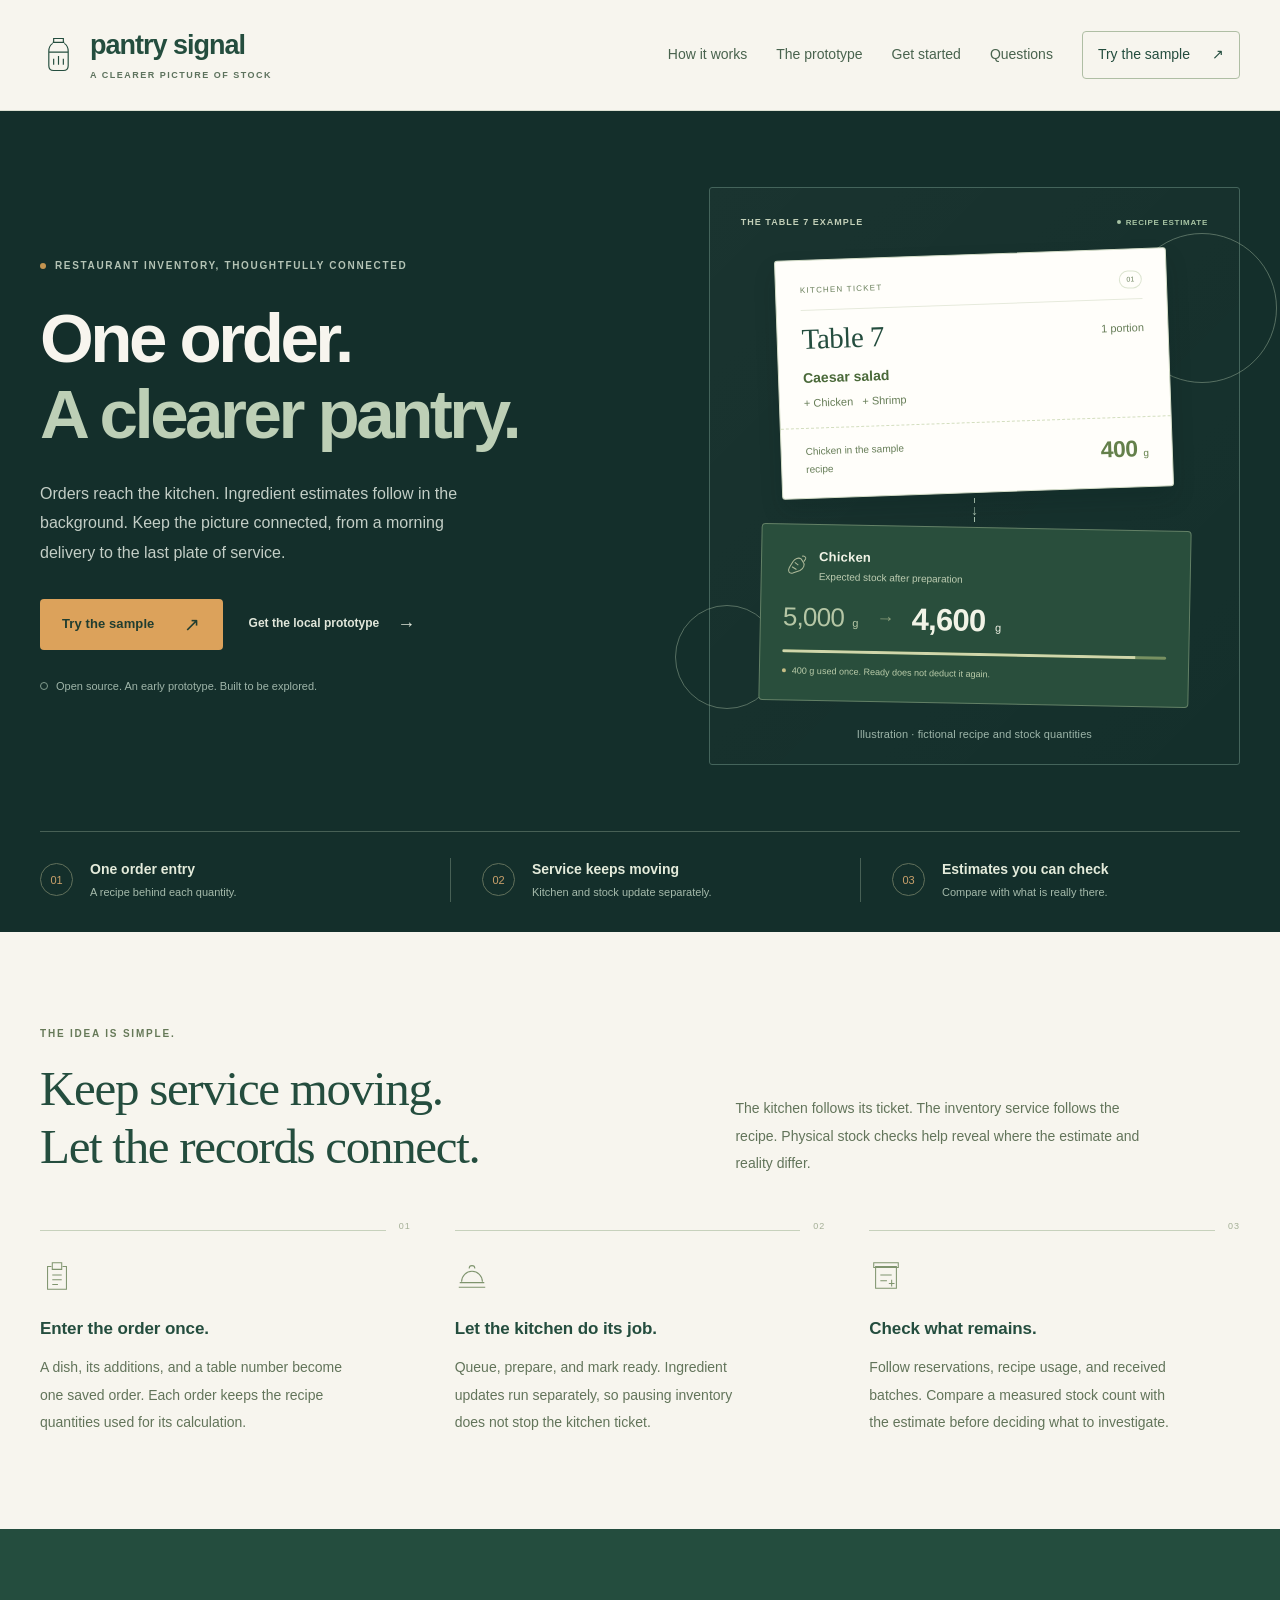
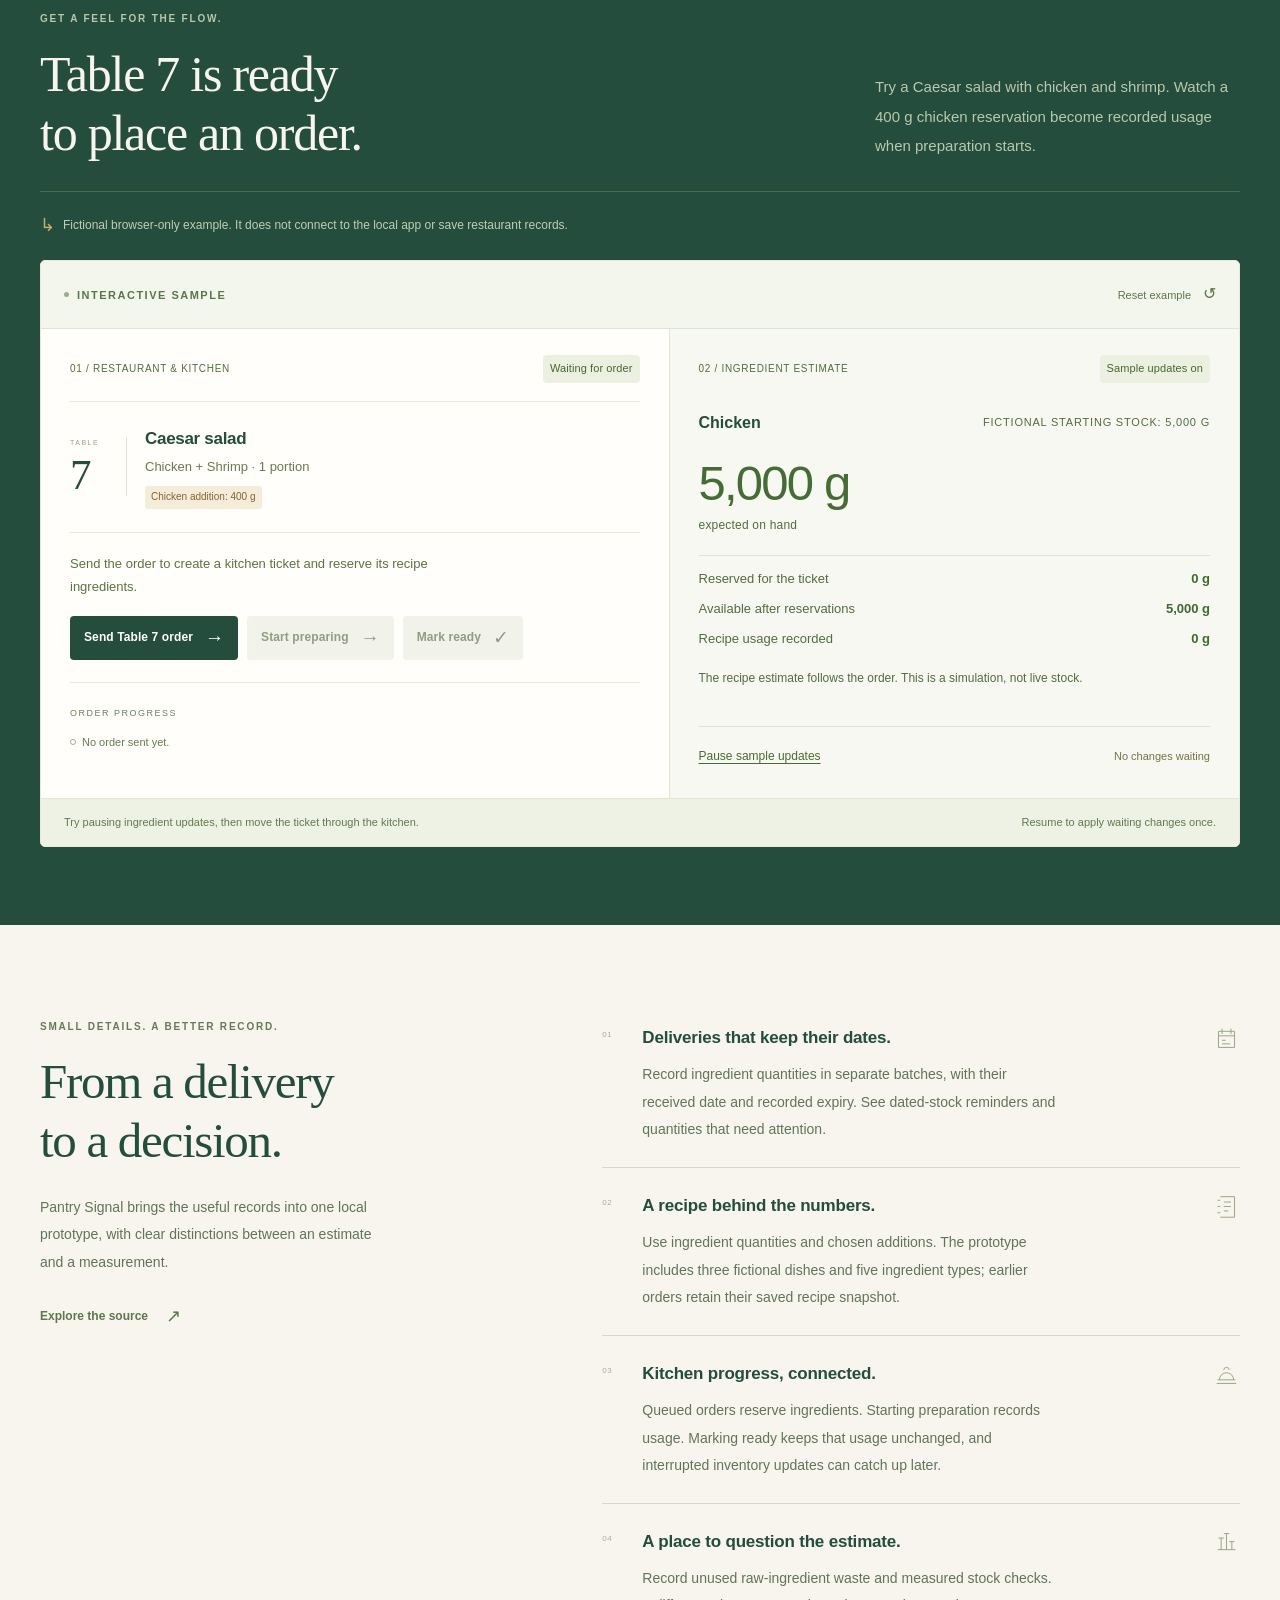
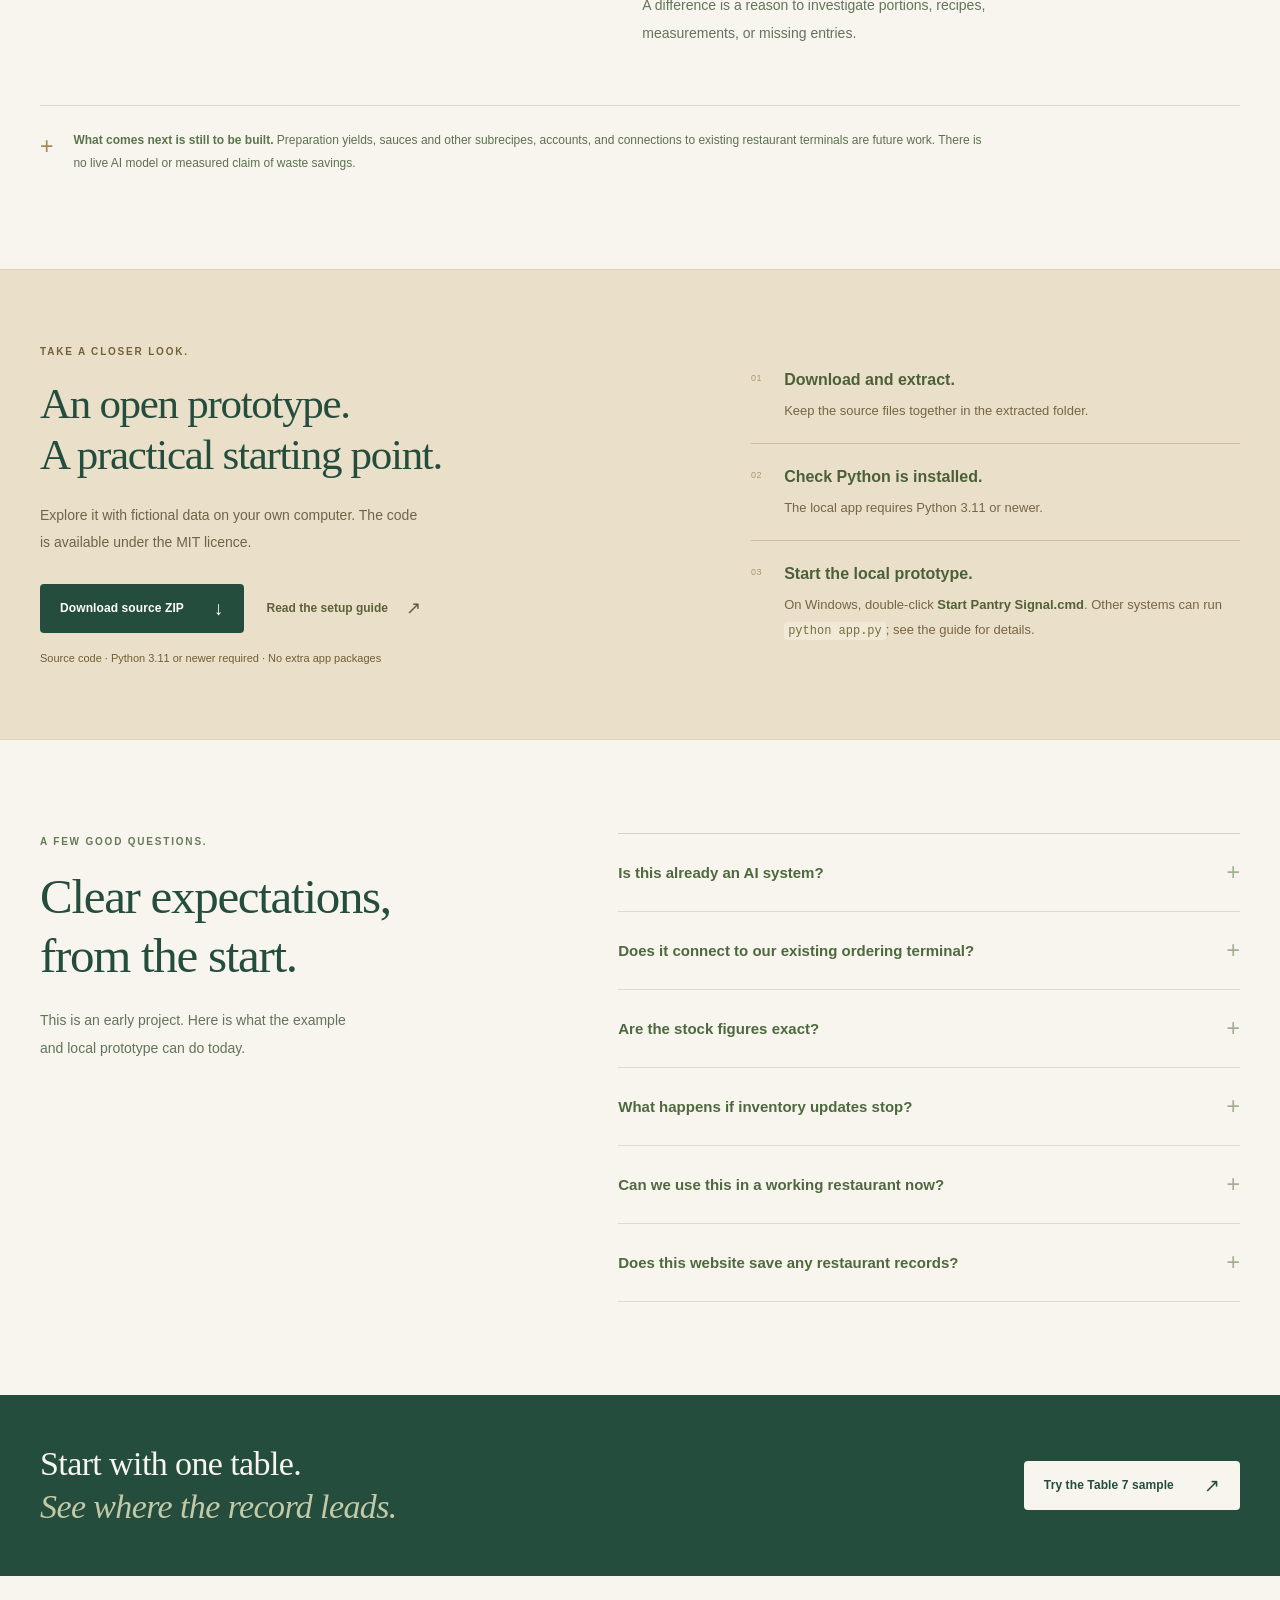
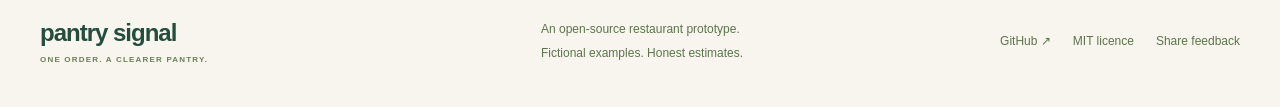
==== docs/index.html @ 061ac33f "Add public product website and interactive sample" ====
<!doctype html>
<html lang="en">
<head>
  <meta charset="utf-8">
  <meta name="viewport" content="width=device-width, initial-scale=1">
  <meta name="theme-color" content="#244d3e">
  <meta name="description" content="Meet Pantry Signal, an open-source restaurant inventory prototype. Explore a fictional order-to-kitchen example, recipe-based stock estimates, and the local Python app.">
  <title>Pantry Signal — One order. A clearer pantry.</title>
  <link rel="stylesheet" href="./site.css">
  <script src="./site.js" defer></script>
</head>
<body>
  <a class="skip-link" href="#main">Skip to content</a>
  <header class="site-header">
    <div class="shell header-inner">
      <a class="wordmark" href="#home" aria-label="Pantry Signal home"><span class="brand-mark" aria-hidden="true"><svg viewBox="0 0 32 37"><path d="M10 6h12M11 2h10v4H11zM10 7c-3 2-4 5-4 8v15c0 3 2 5 5 5h10c3 0 5-2 5-5V15c0-3-1-6-4-8M6 16h20M11 23v6m5-9v9m5-6v6"/></svg></span><span>pantry signal<span class="wordmark-caption">A CLEARER PICTURE OF STOCK</span></span></a>
      <button class="menu-toggle" id="menu-toggle" type="button" aria-expanded="false" aria-controls="site-navigation"><span>Menu</span><span class="menu-lines" aria-hidden="true"></span></button>
      <nav class="site-nav" id="site-navigation" aria-label="Main navigation"><a href="#how-it-works">How it works</a><a href="#product">The prototype</a><a href="#get-started">Get started</a><a href="#faq">Questions</a><a class="nav-cta" href="#sample">Try the sample <span aria-hidden="true">↗</span></a></nav>
    </div>
  </header>

  <main id="main">
    <div class="hero-wrap">
    <section class="hero shell" id="home" aria-labelledby="hero-heading">
      <div class="hero-copy"><p class="eyebrow"><span></span> RESTAURANT INVENTORY, THOUGHTFULLY CONNECTED</p><h1 id="hero-heading">One order.<span>A clearer pantry.</span></h1><p class="hero-intro">Orders reach the kitchen. Ingredient estimates follow in the background. Keep the picture connected, from a morning delivery to the last plate of service.</p><div class="hero-actions"><a class="button button-dark" href="#sample">Try the sample <span aria-hidden="true">↗</span></a><a class="text-link" href="#get-started">Get the local prototype <span aria-hidden="true">→</span></a></div><p class="hero-footnote"><span class="small-ring" aria-hidden="true"></span> Open source. An early prototype. Built to be explored.</p></div>
      <figure class="hero-visual" aria-label="Illustration of a Table 7 order and a recipe-based chicken stock estimate">
        <div class="visual-topline"><span>THE TABLE 7 EXAMPLE</span><span class="visual-status"><i></i> RECIPE ESTIMATE</span></div>
        <div class="illustrated-ticket"><div class="ticket-label"><span>KITCHEN TICKET</span><span>01</span></div><div class="ticket-heading"><strong>Table 7</strong><span>1 portion</span></div><h2>Caesar salad</h2><p>+ Chicken &nbsp; + Shrimp</p><div class="ticket-perforation"></div><div class="ticket-recipe"><span>Chicken in the sample recipe</span><strong>400 <small>g</small></strong></div></div>
        <div class="connection-stem" aria-hidden="true"><span></span><i>↓</i><span></span></div>
        <div class="illustrated-stock"><div class="stock-illustration-head"><span class="ingredient-mark" aria-hidden="true"><svg viewBox="0 0 28 28"><path d="M19 4c2-1 5 1 4 3l-2 3M18 7c-3-2-7 0-9 3l-4 7c-2 4 0 7 4 6l8-3c4-2 6-7 3-10l-2-3zM8 16l5 3m-2-8 4 3"/></svg></span><div><h3>Chicken</h3><p>Expected stock after preparation</p></div></div><div class="stock-equation"><span>5,000 <small>g</small></span><i aria-hidden="true">→</i><strong>4,600 <small>g</small></strong></div><div class="stock-track" aria-hidden="true"><span></span></div><p class="stock-illustration-note"><span></span> 400 g used once. Ready does not deduct it again.</p></div>
        <figcaption>Illustration · fictional recipe and stock quantities</figcaption>
        <span class="visual-corner visual-corner-one" aria-hidden="true"></span><span class="visual-corner visual-corner-two" aria-hidden="true"></span>
      </figure>
    </section>

    <div class="hero-benefits shell"><div><span class="benefit-symbol" aria-hidden="true">01</span><p><strong>One order entry</strong><span>A recipe behind each quantity.</span></p></div><div><span class="benefit-symbol" aria-hidden="true">02</span><p><strong>Service keeps moving</strong><span>Kitchen and stock update separately.</span></p></div><div><span class="benefit-symbol" aria-hidden="true">03</span><p><strong>Estimates you can check</strong><span>Compare with what is really there.</span></p></div></div>
    </div>

    <section class="section shell how-section" id="how-it-works" aria-labelledby="how-heading">
      <div class="section-intro"><p class="eyebrow">THE IDEA IS SIMPLE.</p><h2 id="how-heading">Keep service moving.<br>Let the records connect.</h2><p>The kitchen follows its ticket. The inventory service follows the recipe. Physical stock checks help reveal where the estimate and reality differ.</p></div>
      <div class="steps"><article class="step"><span class="step-number">01</span><div class="step-symbol" aria-hidden="true"><svg viewBox="0 0 36 36"><path d="M12 8H8v24h20V8h-4M13 4h10v7H13zM13 17h10M13 22h10M13 27h6"/></svg></div><h3>Enter the order once.</h3><p>A dish, its additions, and a table number become one saved order. Each order keeps the recipe quantities used for its calculation.</p></article><article class="step"><span class="step-number">02</span><div class="step-symbol" aria-hidden="true"><svg viewBox="0 0 36 36"><path d="M5 25h26M7 24a11 11 0 0 1 22 0M15 10a3 3 0 0 1 6 0M4 30h28"/></svg></div><h3>Let the kitchen do its job.</h3><p>Queue, prepare, and mark ready. Ingredient updates run separately, so pausing inventory does not stop the kitchen ticket.</p></article><article class="step"><span class="step-number">03</span><div class="step-symbol" aria-hidden="true"><svg viewBox="0 0 36 36"><path d="M7 8h22v23H7zM5 4h26v5H5zM12 17h12M12 23h7M24 22v7m-3-3h6"/></svg></div><h3>Check what remains.</h3><p>Follow reservations, recipe usage, and received batches. Compare a measured stock count with the estimate before deciding what to investigate.</p></article></div>
    </section>

    <section class="sample-section" id="sample" aria-labelledby="sample-heading">
      <div class="shell"><div class="sample-intro"><div><p class="eyebrow eyebrow-light">GET A FEEL FOR THE FLOW.</p><h2 id="sample-heading">Table 7 is ready<br>to place an order.</h2></div><p>Try a Caesar salad with chicken and shrimp. Watch a 400 g chicken reservation become recorded usage when preparation starts.</p></div>
        <div class="sample-disclaimer"><span aria-hidden="true">↳</span> Fictional browser-only example. It does not connect to the local app or save restaurant records.</div>
        <div class="demo" id="demo-root">
          <div class="demo-toolbar"><div class="demo-label"><span class="demo-dot"></span> INTERACTIVE SAMPLE</div><button class="demo-reset" id="demo-reset" type="button">Reset example <span aria-hidden="true">↺</span></button></div>
          <div class="demo-workspace">
            <div class="demo-kitchen"><div class="demo-column-heading"><span>01 / RESTAURANT &amp; KITCHEN</span><span class="demo-phase" id="demo-status">Waiting for order</span></div><div class="demo-order"><div class="demo-table"><span>TABLE</span><strong>7</strong></div><div><h3>Caesar salad</h3><p>Chicken + Shrimp · 1 portion</p><span class="demo-recipe-chip">Chicken addition: 400 g</span></div></div><p class="demo-step-note" id="demo-step-note" aria-live="polite">Send the order to create a kitchen ticket and reserve its recipe ingredients.</p><div class="demo-order-actions"><button class="button button-dark" id="demo-place" type="button">Send Table 7 order <span aria-hidden="true">→</span></button><button class="button button-dark" id="demo-prepare" type="button" disabled>Start preparing <span aria-hidden="true">→</span></button><button class="button button-dark" id="demo-ready" type="button" disabled>Mark ready <span aria-hidden="true">✓</span></button><button class="demo-cancel" id="demo-cancel" type="button" disabled>Cancel queued order</button></div><div class="demo-event-log"><span>ORDER PROGRESS</span><ol id="demo-event-list"><li>No order sent yet.</li></ol></div></div>
            <div class="demo-inventory"><div class="demo-column-heading"><span>02 / INGREDIENT ESTIMATE</span><span class="demo-sync-status" id="demo-sync-status">Sample updates on</span></div><div class="demo-stock-heading"><h3>Chicken</h3><span>FICTIONAL STARTING STOCK: 5,000 G</span></div><div class="demo-stock-main"><strong id="demo-on-hand">5,000 g</strong><span>expected on hand</span></div><div class="demo-stock-breakdown"><div><span>Reserved for the ticket</span><strong id="demo-reserved">0 g</strong></div><div><span>Available after reservations</span><strong id="demo-available">5,000 g</strong></div><div><span>Recipe usage recorded</span><strong id="demo-used">0 g</strong></div></div><p class="demo-sync-note" id="demo-sync-note" role="status">The recipe estimate follows the order. This is a simulation, not live stock.</p><div class="demo-sync-actions"><button class="demo-sync-button" id="demo-sync" type="button" aria-pressed="false">Pause sample updates</button><span id="demo-pending">No changes waiting</span></div></div>
          </div>
          <div class="demo-footnote"><span>Try pausing ingredient updates, then move the ticket through the kitchen.</span><span>Resume to apply waiting changes once.</span></div>
        </div>
        <noscript><p class="sample-noscript">Enable JavaScript to try the fictional example. The prototype guide and source links below remain available.</p></noscript>
      </div>
    </section>

    <section class="section shell product-section" id="product" aria-labelledby="product-heading">
      <div class="product-intro"><p class="eyebrow">SMALL DETAILS. A BETTER RECORD.</p><h2 id="product-heading">From a delivery<br>to a decision.</h2><p>Pantry Signal brings the useful records into one local prototype, with clear distinctions between an estimate and a measurement.</p><a class="text-link" href="https://github.com/fortikday/pantry-signal" target="_blank" rel="noopener noreferrer">Explore the source <span aria-hidden="true">↗</span></a></div>
      <div class="feature-list"><article><span class="feature-index">01</span><div><h3>Deliveries that keep their dates.</h3><p>Record ingredient quantities in separate batches, with their received date and recorded expiry. See dated-stock reminders and quantities that need attention.</p></div><svg viewBox="0 0 28 28" aria-hidden="true"><path d="M5 6h18v18H5zM5 11h18M9 3v6m10-6v6M9 16h4m-4 4h9"/></svg></article><article><span class="feature-index">02</span><div><h3>A recipe behind the numbers.</h3><p>Use ingredient quantities and chosen additions. The prototype includes three fictional dishes and five ingredient types; earlier orders retain their saved recipe snapshot.</p></div><svg viewBox="0 0 28 28" aria-hidden="true"><path d="M7 3h16v23H7M7 7H4m3 7H4m3 7H4M11 9h8m-8 5h8m-8 5h5"/></svg></article><article><span class="feature-index">03</span><div><h3>Kitchen progress, connected.</h3><p>Queued orders reserve ingredients. Starting preparation records usage. Marking ready keeps that usage unchanged, and interrupted inventory updates can catch up later.</p></div><svg viewBox="0 0 28 28" aria-hidden="true"><path d="M4 20h20M6 20a8 8 0 0 1 16 0M11 9a3 3 0 0 1 6 0M3 24h22"/></svg></article><article><span class="feature-index">04</span><div><h3>A place to question the estimate.</h3><p>Record unused raw-ingredient waste and measured stock checks. A difference is a reason to investigate portions, recipes, measurements, or missing entries.</p></div><svg viewBox="0 0 28 28" aria-hidden="true"><path d="M4 22h20M8 22V9m6 13V4m6 18V13M5 9h6m0-5h6m0 9h6"/></svg></article></div>
      <div class="product-scope"><span class="scope-mark" aria-hidden="true">+</span><p><strong>What comes next is still to be built.</strong> Preparation yields, sauces and other subrecipes, accounts, and connections to existing restaurant terminals are future work. There is no live AI model or measured claim of waste savings.</p></div>
    </section>

    <section class="get-started-section" id="get-started" aria-labelledby="get-started-heading"><div class="shell get-started-inner"><div><p class="eyebrow">TAKE A CLOSER LOOK.</p><h2 id="get-started-heading">An open prototype.<br>A practical starting point.</h2><p>Explore it with fictional data on your own computer. The code is available under the MIT licence.</p><div class="start-actions"><a class="button button-dark" href="https://github.com/fortikday/pantry-signal/archive/refs/heads/main.zip">Download source ZIP <span aria-hidden="true">↓</span></a><a class="text-link" href="https://github.com/fortikday/pantry-signal#readme" target="_blank" rel="noopener noreferrer">Read the setup guide <span aria-hidden="true">↗</span></a></div><p class="download-note">Source code · Python 3.11 or newer required · No extra app packages</p></div><ol class="start-steps"><li><span>01</span><div><h3>Download and extract.</h3><p>Keep the source files together in the extracted folder.</p></div></li><li><span>02</span><div><h3>Check Python is installed.</h3><p>The local app requires Python 3.11 or newer.</p></div></li><li><span>03</span><div><h3>Start the local prototype.</h3><p>On Windows, double-click <strong>Start Pantry Signal.cmd</strong>. Other systems can run <code>python app.py</code>; see the guide for details.</p></div></li></ol></div></section>

    <section class="section shell faq-section" id="faq" aria-labelledby="faq-heading"><div class="faq-intro"><p class="eyebrow">A FEW GOOD QUESTIONS.</p><h2 id="faq-heading">Clear expectations,<br>from the start.</h2><p>This is an early project. Here is what the example and local prototype can do today.</p></div><div class="faq-list"><details><summary>Is this already an AI system?<span aria-hidden="true">+</span></summary><p>The current prototype calculates expected ingredient usage from saved recipes. It does not run a live AI model. Forecasting and other AI-assisted features would need suitable data and validation before they could be useful.</p></details><details><summary>Does it connect to our existing ordering terminal?<span aria-hidden="true">+</span></summary><p>That connection is future work. Today, the local prototype has its own test order form and kitchen board. A future integration would need an approved way to read orders from the restaurant’s existing system.</p></details><details><summary>Are the stock figures exact?<span aria-hidden="true">+</span></summary><p>They are recipe-based estimates. Real portions, preparation loss, waste, and incomplete records can create differences. Physical stock checks are needed to compare the estimate with what is actually there. Recorded expiry dates are reminders, not a determination of food safety.</p></details><details><summary>What happens if inventory updates stop?<span aria-hidden="true">+</span></summary><p>In the local prototype, orders and kitchen tickets operate separately from the inventory service. Saved order changes can be applied when inventory recovers. Stock is marked as not current while its freshness cannot be confirmed.</p></details><details><summary>Can we use this in a working restaurant now?<span aria-hidden="true">+</span></summary><p>Start with fictional data and a supervised trial. This is a local demonstration, with no accounts, hosted service, or real terminal integration. It still needs restaurant feedback and further work before operational use. No bakery or restaurant waste savings have been established by this project.</p></details><details><summary>Does this website save any restaurant records?<span aria-hidden="true">+</span></summary><p>No. The interactive website example keeps fictional values only in the page while it is open. It makes no inventory API calls and does not store restaurant records. The separate local Python prototype saves its own records on the computer where you run it.</p></details></div></section>

    <section class="closing-section"><div class="shell closing-inner"><p>Start with one table.<br><em>See where the record leads.</em></p><a class="button button-cream" href="#sample">Try the Table 7 sample <span aria-hidden="true">↗</span></a></div></section>
  </main>
  <footer class="site-footer"><div class="shell footer-inner"><a class="wordmark footer-wordmark" href="#home"><span>pantry signal<span class="wordmark-caption">ONE ORDER. A CLEARER PANTRY.</span></span></a><p>An open-source restaurant prototype.<br>Fictional examples. Honest estimates.</p><div><a href="https://github.com/fortikday/pantry-signal" target="_blank" rel="noopener noreferrer">GitHub <span aria-hidden="true">↗</span></a><a href="https://github.com/fortikday/pantry-signal/blob/main/LICENSE" target="_blank" rel="noopener noreferrer">MIT licence</a><a href="https://github.com/fortikday/pantry-signal/issues" target="_blank" rel="noopener noreferrer">Share feedback</a></div></div></footer>
</body>
</html>
---- docs/site.css ----
:root{--paper:#f7f5ee;--white:#fffefa;--ink:#244d3e;--green:#244d3e;--green-deep:#193b30;--muted:#677769;--line:#dce0d2;--pale:#edf1e5;--ochre:#c39450;--ochre-pale:#ece0c6;--serif:Georgia,"Times New Roman",serif;--sans:"Segoe UI",Arial,sans-serif}*{box-sizing:border-box}html{scroll-behavior:smooth;scroll-padding-top:100px}body{margin:0;background:var(--paper);color:var(--ink);font-family:var(--sans);font-size:16px;line-height:1.65}button,a,input{touch-action:manipulation}button{font:inherit;cursor:pointer}button:disabled{cursor:default;opacity:.42}a{color:inherit;text-decoration:none}button:focus-visible,a:focus-visible,summary:focus-visible{outline:3px solid var(--ochre);outline-offset:5px}svg{display:block}p,h1,h2,h3{margin:0}button{border:0}.shell{width:min(1240px,calc(100% - 80px));margin-inline:auto}.skip-link{position:fixed;left:18px;top:-80px;background:var(--green);color:white;padding:10px 15px;z-index:50;border-radius:4px}.skip-link:focus{top:12px}.site-header{position:relative;z-index:10;border-bottom:1px solid var(--line);background:var(--paper)}.header-inner{min-height:110px;display:flex;align-items:center;justify-content:space-between;gap:30px}.wordmark{display:inline-flex;align-items:center;gap:13px;font-size:27px;font-weight:700;letter-spacing:-1px;line-height:1.15;flex-shrink:0}.wordmark-caption{display:block;font-size:8px;font-weight:600;letter-spacing:1.5px;color:#70806c;margin-top:9px}.brand-mark{width:37px;height:46px;display:grid;place-items:center}.brand-mark svg{width:31px;height:37px;stroke:var(--green);fill:none;stroke-width:1.2}.site-nav{display:flex;align-items:center;gap:29px;font-size:13px;color:#566b58}.site-nav>a:hover{color:var(--green-deep)}.site-nav .nav-cta{border:1px solid #afbea4;color:var(--ink);padding:11px 15px;border-radius:4px;display:flex;gap:22px}.menu-toggle{display:none}.hero{display:grid;grid-template-columns:1.1fr 1fr;gap:70px;align-items:center;padding-block:86px 82px}.eyebrow{font-size:9px;letter-spacing:1.8px;font-weight:700;line-height:1.8;color:#758169;text-transform:uppercase;display:flex;align-items:center;gap:9px}.eyebrow>span{display:inline-block;width:6px;height:6px;border-radius:50%;background:var(--ochre)}h1{font-family:var(--serif);font-size:clamp(54px,6.3vw,86px);font-weight:400;letter-spacing:-3.4px;line-height:1.05;margin-top:23px}h1 em{font-weight:400;color:#9c7d43}h1 em:after{content:"";display:block;width:171px;border-top:1px solid #c4a16a;transform:rotate(-3deg);margin-left:auto;margin-right:37px;margin-top:4px}.hero-intro{font-size:15px;line-height:1.95;color:var(--muted);max-width:410px;margin-top:27px}.hero-actions{display:flex;align-items:center;flex-wrap:wrap;gap:24px;margin-top:32px}.button{display:inline-flex;align-items:center;justify-content:space-between;gap:30px;min-height:49px;padding:14px 20px;border-radius:4px;font-size:12px;font-weight:600;letter-spacing:.1px;line-height:1.4;transition:background .15s,color .15s,transform .15s}.button span{font-size:19px;font-weight:400;line-height:1}.button-dark{background:var(--green);color:var(--white)}.button-dark:hover:not(:disabled){background:#16392b;transform:translateY(-1px)}.button-cream{background:var(--paper);color:var(--green)}.button-cream:hover{background:var(--ochre-pale)}.text-link{display:inline-flex;gap:18px;font-size:12px;font-weight:600;align-items:center;line-height:1.6}.text-link span{font-size:18px;font-weight:400}.text-link:hover{text-decoration:underline;text-underline-offset:5px}.hero-footnote{display:flex;gap:8px;align-items:center;font-size:10px;color:#7b8774;margin-top:27px;line-height:1.7}.small-ring{border:1px solid #a4b090;width:8px;height:8px;border-radius:50%;display:inline-block;flex-shrink:0}.hero-visual{position:relative;margin:0;background:#e8eddf;border:1px solid #d9e0cd;border-radius:5px;padding:25px 34px 20px;min-height:510px;isolation:isolate}.visual-topline{display:flex;justify-content:space-between;align-items:center;gap:10px;font-size:8px;letter-spacing:1.25px;color:#6f805f;font-weight:650;margin-bottom:24px}.visual-status{font-size:7px;letter-spacing:.7px;display:flex;align-items:center;gap:5px}.visual-status i{display:inline-block;width:4px;height:4px;background:#779761;border-radius:50%}.illustrated-ticket{position:relative;width:84%;margin-inline:auto;background:var(--white);padding:21px 24px 18px;box-shadow:0 10px 25px #3850290c;border:1px solid #d4ddc8;border-radius:3px;transform:rotate(-2deg)}.ticket-label{display:flex;justify-content:space-between;gap:15px;align-items:center;font-size:7px;letter-spacing:1.2px;color:#9aa98a;border-bottom:1px solid #e6eadc;padding-bottom:10px;margin-bottom:13px}.ticket-label span:last-child{border:1px solid #dce4d0;border-radius:20px;padding:2px 7px;font-size:7px;letter-spacing:0}.ticket-heading{display:flex;justify-content:space-between;align-items:center;gap:10px;margin-bottom:12px}.ticket-heading strong{font:400 29px/1.1 var(--serif);letter-spacing:-.5px}.ticket-heading span{font-size:9px;color:#95a384}.illustrated-ticket h2{font-size:12px;font-weight:600;color:#4a6939}.illustrated-ticket>p{font-size:9px;color:#97a68a;margin-top:3px}.ticket-perforation{border-top:1px dashed #d3debf;margin:16px -24px 13px}.ticket-recipe{display:flex;justify-content:space-between;gap:12px;align-items:center}.ticket-recipe>span{font-size:8px;color:#8c9d7d;max-width:120px;line-height:1.8}.ticket-recipe strong{font-size:23px;font-weight:550;letter-spacing:-.6px;color:#64804b}.ticket-recipe small{font-size:10px;font-weight:400}.connection-stem{height:35px;display:flex;flex-direction:column;align-items:center;justify-content:center;color:#8e9c7a;font-size:12px}.connection-stem span{height:5px;border-left:1px solid #a7b794}.connection-stem i{font-style:normal;font-size:14px;line-height:14px}.illustrated-stock{background:var(--green);border:1px solid #31553e;border-radius:4px;padding:18px 21px 17px;color:#f1f3e6;position:relative;z-index:1;width:92%;margin-inline:auto;transform:rotate(1.1deg)}.stock-illustration-head{display:flex;align-items:center;gap:9px}.ingredient-mark{width:26px;height:29px;display:grid;place-items:center}.ingredient-mark svg{width:25px;height:25px;fill:none;stroke:#adb999;stroke-width:1.15}.stock-illustration-head h3{font-size:11px;font-weight:550;letter-spacing:.2px}.stock-illustration-head p{font-size:8px;color:#9aaf8e;margin-top:2px}.stock-equation{display:flex;align-items:center;gap:16px;margin:13px 0 14px;font-size:27px;font-weight:400;letter-spacing:-.8px;line-height:1.2}.stock-equation>span{color:#a1b28e;font-size:23px}.stock-equation i{font-size:18px;font-style:normal;color:#8a9e7b}.stock-equation strong{font-weight:550}.stock-equation small{font-size:11px;letter-spacing:0;font-weight:400;margin-left:2px}.stock-track{height:3px;background:#779061;border-radius:2px;overflow:hidden}.stock-track span{display:block;height:100%;width:92%;background:#d0d6ab}.stock-illustration-note{display:flex;align-items:center;gap:6px;font-size:7px;color:#a5b697;margin-top:10px;line-height:1.8}.stock-illustration-note span{width:4px;height:4px;display:inline-block;background:#c5bd85;border-radius:50%}.hero-visual figcaption{text-align:center;font-size:8px;color:#97a18a;margin-top:20px;letter-spacing:.1px}.visual-corner{position:absolute;border:1px solid #bdc9ac;border-radius:50%;opacity:.45;z-index:-1}.visual-corner-one{width:100px;height:100px;right:-25px;top:70px}.visual-corner-two{width:73px;height:73px;left:-17px;bottom:75px}.principle-strip{border-block:1px solid var(--line)}.principle-inner{display:flex;align-items:center;justify-content:space-between;gap:30px;min-height:89px}.principle-inner p{font-size:13px;color:#7a8671}.principle-inner strong{font-weight:550;color:#557047}.principle-inner>span{font-size:8px;letter-spacing:1.5px;color:#8c987f;display:flex;gap:20px;align-items:center}.principle-inner i{font-style:normal;color:#b2bba4}.section{padding-block:93px}.section-intro{display:grid;grid-template-columns:1.2fr 1fr;column-gap:90px;align-items:end}.section-intro>.eyebrow{grid-column:1/-1;margin-bottom:17px}.section h2,.get-started-section h2{font:400 clamp(35px,4vw,49px)/1.2 var(--serif);letter-spacing:-1.3px}.section-intro>p:last-child{font-size:14px;line-height:1.95;color:var(--muted);max-width:420px}.steps{display:grid;grid-template-columns:repeat(3,1fr);gap:44px;margin-top:53px}.step{position:relative;border-top:1px solid #c7d1bc;padding-top:28px}.step-number{position:absolute;right:0;top:-12px;display:block;font-size:9px;letter-spacing:1px;background:var(--paper);padding-left:13px;color:#a4af96}.step-symbol svg{width:34px;height:34px;fill:none;stroke:#7f946e;stroke-width:1.1}.step h3{font-size:16px;font-weight:550;letter-spacing:-.1px;margin-top:22px}.step p{color:#798773;font-size:12px;line-height:1.95;margin-top:11px;max-width:310px}.sample-section{background:var(--green);padding-block:81px 78px;color:var(--paper)}.sample-intro{display:flex;align-items:flex-end;justify-content:space-between;gap:40px}.eyebrow-light{color:#a4b595}.sample-intro h2{font:400 clamp(36px,4.1vw,50px)/1.18 var(--serif);letter-spacing:-1.25px;margin-top:17px}.sample-intro>p{font-size:13px;line-height:1.95;color:#b3c0a5;max-width:365px;padding-bottom:3px}.sample-disclaimer{font-size:10px;line-height:1.9;color:#b7c3a9;border-top:1px solid #48694f;padding-top:16px;margin-top:28px;display:flex;gap:8px;align-items:center}.sample-disclaimer>span{font-size:18px;color:#c5ad75}.demo{background:var(--white);color:var(--ink);border:1px solid #e7e9db;border-radius:5px;margin-top:18px;overflow:hidden}.demo-toolbar{display:flex;align-items:center;justify-content:space-between;gap:20px;border-bottom:1px solid #dfe5d4;padding:16px 23px;background:#f3f6ed}.demo-label{display:flex;align-items:center;gap:8px;font-size:8px;letter-spacing:1.5px;font-weight:650;color:#8a9a79}.demo-dot{width:5px;height:5px;border-radius:50%;background:#9caf83}.demo-reset{font-size:10px;color:#6c8256;background:transparent;padding:4px 0;display:flex;align-items:center;gap:12px}.demo-reset span{font-size:16px}.demo-workspace{display:grid;grid-template-columns:1.1fr 1fr}.demo-kitchen,.demo-inventory{padding:26px 29px 24px;min-width:0}.demo-inventory{border-left:1px solid #e0e5d5;background:#f7f8f1}.demo-column-heading{display:flex;align-items:center;justify-content:space-between;gap:12px;font-size:8px;letter-spacing:1px;color:#8fa07c;line-height:1.8}.demo-phase,.demo-sync-status{font-size:8px;letter-spacing:.1px;color:#6a8252;background:#ebf0e1;border-radius:4px;padding:4px 7px;white-space:nowrap}.demo-order{display:flex;align-items:center;gap:18px;border-block:1px solid #e4e9da;padding-block:23px;margin-top:18px}.demo-table{border-right:1px solid #dde4d1;padding-right:20px;min-width:57px}.demo-table span{font-size:7px;letter-spacing:1.5px;color:#98a48b;display:block}.demo-table strong{display:block;font:400 43px/1 var(--serif);margin-top:5px}.demo-order h3{font-size:17px;font-weight:550;letter-spacing:-.3px}.demo-order p{font-size:11px;color:#8a9c77;margin-top:3px}.demo-recipe-chip{display:inline-block;font-size:8px;color:#9b7d4d;margin-top:9px;background:#f5ecd9;padding:3px 6px;border-radius:3px}.demo-step-note{font-size:11px;color:#71865e;min-height:44px;line-height:1.95;margin-top:19px;max-width:400px}.demo-order-actions{display:flex;flex-wrap:wrap;gap:9px;align-items:center;margin-top:16px}.demo-order-actions .button{font-size:10px;gap:14px;min-height:38px;padding:11px 13px}.demo-order-actions .button:disabled{background:#edf0e5;color:#8a9a7c;opacity:.75}.demo-cancel{font-size:9px;color:#9d7850;text-decoration:underline;text-underline-offset:3px;background:transparent;padding:7px 2px}.demo-cancel:disabled{display:none}.demo-event-log{border-top:1px solid #e4e9db;padding-top:15px;margin-top:22px}.demo-event-log>span{font-size:7px;letter-spacing:1.5px;color:#9ba58e}.demo-event-log ol{list-style:none;margin:9px 0 0;padding:0;display:flex;gap:8px 15px;flex-wrap:wrap;font-size:9px;color:#8e9e7b}.demo-event-log li{display:flex;align-items:center;gap:6px}.demo-event-log li:before{content:"";display:inline-block;width:4px;height:4px;border:1px solid #a4b48e;border-radius:50%}.demo-stock-heading{display:flex;justify-content:space-between;align-items:center;gap:15px;margin-top:27px}.demo-stock-heading h3{font-size:16px;font-weight:550}.demo-stock-heading>span{font-size:7px;letter-spacing:.8px;color:#9ba58e}.demo-stock-main{margin:19px 0 22px;line-height:1.15}.demo-stock-main strong{font-size:49px;font-weight:400;letter-spacing:-1.8px;display:block;color:#456c35;font-variant-numeric:tabular-nums}.demo-stock-main>span{font-size:10px;letter-spacing:.2px;color:#91a17c;display:block;margin-top:8px}.demo-stock-breakdown{border-top:1px solid #dee6d1;padding-top:13px;display:grid;gap:9px}.demo-stock-breakdown>div{display:flex;justify-content:space-between;gap:16px;font-size:10px;line-height:1.6;color:#8b9e75}.demo-stock-breakdown strong{font-weight:550;color:#5f824a;font-variant-numeric:tabular-nums}.demo-sync-note{font-size:9px;color:#8a9d73;line-height:1.85;margin-top:18px;min-height:35px}.demo-sync-actions{border-top:1px solid #dce4cf;display:flex;justify-content:space-between;align-items:center;flex-wrap:wrap;gap:12px;padding-top:13px;margin-top:15px}.demo-sync-button{font-size:9px;text-decoration:underline;text-underline-offset:3px;color:#6d8657;background:transparent;padding:4px 0}.demo-sync-actions>span{font-size:8px;color:#9a9a78}.demo-inventory.is-paused{background:#f7f1e5}.demo-inventory.is-paused .demo-sync-status{background:#efe0c4;color:#8b6938}.demo-inventory.is-paused .demo-stock-main strong,.demo-inventory.is-paused .demo-stock-breakdown strong{color:#877455}.demo-inventory.is-paused .demo-sync-note{color:#8b6f43}.demo-footnote{display:flex;align-items:center;justify-content:space-between;gap:20px;padding:14px 23px;background:#eef2e5;border-top:1px solid #dfe6d2;font-size:9px;color:#849771;line-height:1.8}.sample-noscript{padding:18px 22px;font-size:13px;border:1px solid #8b9f77;border-radius:4px;margin-top:20px}.product-section{display:grid;grid-template-columns:1fr 1.35fr;column-gap:90px;align-items:start}.product-intro .eyebrow{margin-bottom:17px}.product-intro>p:not(.eyebrow){font-size:13px;line-height:1.95;color:#7d8974;max-width:335px;margin-top:23px}.product-intro .text-link{margin-top:26px;color:#5e774e}.feature-list>article{display:grid;grid-template-columns:24px 1fr 26px;gap:16px;padding:24px 0;border-top:1px solid #d3dcc6;align-items:start}.feature-list>article:first-child{padding-top:6px;border-top:0}.feature-index{font-size:8px;color:#a7af9b;letter-spacing:.5px;padding-top:4px}.feature-list h3{font-size:16px;font-weight:550;letter-spacing:-.2px}.feature-list p{font-size:12px;line-height:1.95;color:#839077;margin-top:9px;max-width:420px}.feature-list svg{width:25px;height:25px;fill:none;stroke:#97a786;stroke-width:1.1;margin-top:2px}.product-scope{display:flex;gap:20px;align-items:flex-start;border-top:1px solid #d5deca;grid-column:1/-1;margin-top:34px;padding-top:23px}.scope-mark{font-size:23px;line-height:1.5;color:#a18755}.product-scope p{font-size:11px;line-height:1.95;color:#89937c;max-width:920px}.product-scope strong{font-weight:600;color:#5c744b}.get-started-section{background:#eae0ca;border-block:1px solid #dfd2b6;padding-block:73px 72px}.get-started-inner{display:grid;grid-template-columns:1.25fr 1fr;gap:100px;align-items:center}.get-started-section .eyebrow{color:#99814e;margin-bottom:17px}.get-started-section h2{font-size:43px}.get-started-inner>div>p:not(.eyebrow):not(.download-note){font-size:13px;line-height:1.95;color:#817653;max-width:390px;margin-top:21px}.start-actions{display:flex;align-items:center;gap:23px;flex-wrap:wrap;margin-top:27px}.start-actions .text-link{font-size:11px;color:#6e7049}.download-note{font-size:9px;color:#9b8a61;margin-top:16px}.start-steps{padding:0;margin:0;list-style:none}.start-steps>li{display:flex;gap:22px;padding:20px 0;border-bottom:1px solid #cdbf9e}.start-steps>li:first-child{padding-top:0}.start-steps>li:last-child{border-bottom:0;padding-bottom:0}.start-steps>li>span{font-size:9px;color:#aa9569;letter-spacing:.5px;padding-top:4px}.start-steps h3{font-size:15px;font-weight:550;color:#576840}.start-steps p{font-size:11px;line-height:1.9;color:#918260;margin-top:5px}.start-steps strong{font-weight:600;color:#747448}.start-steps code{font-family:Consolas,"Courier New",monospace;font-size:10px;color:#707344;background:#f1e8d5;padding:2px 4px;border-radius:3px}.faq-section{display:grid;grid-template-columns:1fr 1.3fr;gap:100px}.faq-intro .eyebrow{margin-bottom:17px}.faq-intro>p:last-child{font-size:13px;line-height:1.95;color:#839177;margin-top:22px;max-width:330px}.faq-list{border-top:1px solid #d0dac2}.faq-list details{border-bottom:1px solid #d6dfca;padding:19px 0}.faq-list summary{list-style:none;cursor:pointer;font-size:14px;font-weight:550;display:flex;align-items:center;justify-content:space-between;gap:20px;color:#4d693d;line-height:1.7}.faq-list summary::-webkit-details-marker{display:none}.faq-list summary>span{font-size:23px;font-weight:300;color:#a1ad91;transition:transform .2s}.faq-list details[open] summary>span{transform:rotate(45deg)}.faq-list p{font-size:12px;line-height:2;color:#859178;margin-top:13px;padding-right:30px}.closing-section{background:var(--green);padding-block:48px}.closing-inner{display:flex;align-items:center;justify-content:space-between;gap:30px}.closing-inner>p{font:400 34px/1.25 var(--serif);letter-spacing:-.6px;color:var(--paper)}.closing-inner em{color:#c2c9a7;font-weight:400}.site-footer{padding-block:42px}.footer-inner{display:grid;grid-template-columns:1.1fr 1fr auto;gap:40px;align-items:center}.footer-wordmark{font-size:24px;letter-spacing:-1px}.footer-wordmark .wordmark-caption{font-size:7px;letter-spacing:1.2px;color:#a4ad96;margin-top:8px}.footer-inner>p{font-size:10px;line-height:1.95;color:#9aa58c}.footer-inner>div{display:flex;gap:22px;align-items:center;font-size:10px;color:#879776}.footer-inner>div a:hover{text-decoration:underline;text-underline-offset:4px}
@media(min-width:1500px){.hero{gap:100px;padding-block:97px}.hero h1{font-size:91px}.hero-visual{padding:30px 40px 22px}}@media(max-width:1120px){.shell{width:calc(100% - 64px)}.site-nav{gap:21px;font-size:12px}.wordmark{font-size:23px;gap:10px}.wordmark-caption{font-size:7px;letter-spacing:1.2px}.hero{gap:38px;padding-block:68px}.hero h1{font-size:65px;letter-spacing:-2.4px}h1 em:after{width:130px;margin-right:20px}.hero-visual{padding:23px 20px 18px;min-height:auto}.hero-actions{gap:19px}.hero-actions .button{gap:23px}.hero-actions .text-link{font-size:11px;gap:10px}.section{padding-block:75px}.section-intro{gap:50px}.steps{gap:30px}.sample-section{padding-block:68px}.demo-kitchen,.demo-inventory{padding:23px}.demo-column-heading{font-size:7px;gap:9px}.demo-phase,.demo-sync-status{font-size:7px}.demo-stock-heading{display:block}.demo-stock-heading>span{display:block;margin-top:5px}.demo-order-actions{gap:8px}.demo-order-actions .button{font-size:9px;padding:10px;gap:7px}.demo-footnote{font-size:8px}.product-section{column-gap:60px}.get-started-inner{gap:65px}.get-started-section h2{font-size:39px}.faq-section{gap:60px}.footer-inner{gap:25px}.footer-inner>div{gap:16px}}@media(max-width:900px){html{scroll-padding-top:30px}.shell{width:calc(100% - 48px)}.header-inner{min-height:89px;flex-wrap:wrap;gap:18px}.wordmark{font-size:25px}.wordmark-caption{font-size:7px;letter-spacing:1.3px}.menu-toggle{display:flex;gap:12px;align-items:center;background:transparent;color:var(--green);font-size:12px;padding:10px 0}.menu-lines{width:19px;height:11px;border-top:1px solid #6f845e;border-bottom:1px solid #6f845e}.site-nav{width:100%;flex-basis:100%;align-items:flex-start;flex-direction:column;gap:0;padding-bottom:18px;font-size:14px}.site-nav>a{padding-block:11px}.site-nav .nav-cta{margin-top:10px;padding:11px 16px;gap:40px}.js .site-nav{display:none}.js .site-nav.is-open{display:flex}.hero{gap:32px;padding-block:56px 57px}.hero h1{font-size:55px;letter-spacing:-2px}.hero .eyebrow{font-size:7px;letter-spacing:1.2px}.hero-intro{font-size:13px;line-height:1.95;margin-top:23px}.hero-actions{gap:17px;margin-top:25px}.hero-actions .text-link{font-size:10px}.button{font-size:11px;min-height:44px;padding:12px 16px;gap:20px}.hero-footnote{font-size:8px;margin-top:21px}.hero-visual{padding:20px 15px 16px}.visual-topline{font-size:7px;letter-spacing:.7px;margin-bottom:17px}.visual-status{font-size:6px;letter-spacing:.4px}.illustrated-ticket{width:91%;padding:17px 17px 14px}.ticket-heading strong{font-size:25px}.ticket-perforation{margin-inline:-17px}.ticket-label{font-size:6px}.illustrated-ticket h2{font-size:11px}.ticket-recipe>span{font-size:7px;max-width:105px}.ticket-recipe strong{font-size:21px}.illustrated-stock{width:96%;padding:17px}.stock-equation{font-size:25px;gap:13px}.stock-equation>span{font-size:21px}.stock-illustration-note{font-size:6px}.hero-visual figcaption{font-size:7px;margin-top:16px}.principle-inner{min-height:90px;gap:15px;flex-direction:column;justify-content:center;padding-block:15px}.principle-inner p{font-size:13px}.principle-inner>span{font-size:7px;letter-spacing:1.3px}.section-intro{gap:30px}.section h2{font-size:36px}.section-intro>p:last-child{font-size:12px;max-width:300px}.steps{gap:23px;margin-top:42px}.step h3{font-size:14px}.step p{font-size:11px}.sample-intro h2{font-size:39px}.sample-intro>p{max-width:285px;font-size:12px}.demo-workspace{grid-template-columns:1fr 1fr}.demo-kitchen,.demo-inventory{padding:21px 20px}.demo-column-heading{display:block}.demo-phase,.demo-sync-status{display:inline-block;margin-top:8px}.demo-order{gap:13px;padding-block:19px;margin-top:16px}.demo-table{padding-right:15px;min-width:48px}.demo-table strong{font-size:37px}.demo-order h3{font-size:15px}.demo-order p{font-size:10px}.demo-recipe-chip{font-size:7px}.demo-step-note{font-size:10px;min-height:59px}.demo-order-actions .button{min-height:36px}.demo-stock-main{margin-top:22px}.demo-stock-main strong{font-size:43px}.demo-stock-breakdown>div{font-size:9px}.demo-sync-note{min-height:49px;font-size:9px}.demo-sync-actions{gap:8px}.demo-sync-button{font-size:8px}.demo-sync-actions>span{font-size:7px}.demo-footnote{align-items:flex-start;gap:10px}.demo-footnote>span{max-width:250px}.product-section{grid-template-columns:1fr 1.3fr;column-gap:40px}.product-intro>p:not(.eyebrow){font-size:12px;max-width:260px}.feature-list>article{gap:11px;grid-template-columns:19px 1fr 23px}.feature-list h3{font-size:14px}.feature-list p{font-size:11px}.product-scope p{font-size:10px}.get-started-inner{gap:40px}.get-started-section h2{font-size:35px}.get-started-inner>div>p:not(.eyebrow):not(.download-note){font-size:12px}.start-steps>li{gap:15px}.start-steps h3{font-size:13px}.start-steps p{font-size:10px}.start-actions{gap:18px}.download-note{font-size:8px}.faq-section{gap:45px}.faq-intro>p:last-child{font-size:12px}.faq-list summary{font-size:12px}.faq-list p{font-size:11px}.closing-inner>p{font-size:30px}.footer-inner{grid-template-columns:1fr auto}.footer-inner>p{display:none}.footer-inner>div{font-size:10px}}@media(max-width:650px){.shell{width:calc(100% - 38px)}.header-inner{min-height:87px}.wordmark{font-size:23px;gap:9px}.brand-mark{width:29px;height:38px}.brand-mark svg{width:27px;height:33px}.wordmark-caption{font-size:6px;letter-spacing:1.1px;margin-top:7px}.hero{grid-template-columns:1fr;gap:36px;padding-block:45px 43px}.hero-copy{max-width:480px}.hero .eyebrow{font-size:7px;letter-spacing:1.25px}.hero h1{font-size:62px;line-height:1.02;letter-spacing:-2.8px;margin-top:21px}h1 em:after{width:120px;margin-left:140px;margin-right:0}.hero-intro{font-size:13px;max-width:330px;margin-top:24px;line-height:1.95}.hero-actions{gap:22px}.hero-actions .text-link{font-size:10px;gap:13px}.hero-footnote{font-size:9px;margin-top:23px}.hero-visual{width:100%;padding:23px 27px 18px;max-width:440px;margin-inline:auto}.visual-topline{font-size:7px;margin-bottom:22px}.visual-status{font-size:6px}.illustrated-ticket{width:82%;padding:20px 23px 16px}.ticket-heading strong{font-size:28px}.ticket-label{font-size:7px}.illustrated-ticket h2{font-size:12px}.illustrated-ticket>p{font-size:9px}.ticket-perforation{margin-inline:-23px}.ticket-recipe>span{font-size:8px;max-width:120px}.ticket-recipe strong{font-size:24px}.illustrated-stock{width:91%;padding:19px 20px}.stock-equation{font-size:28px;gap:15px}.stock-equation>span{font-size:23px}.stock-illustration-note{font-size:7px}.stock-illustration-head h3{font-size:11px}.stock-illustration-head p{font-size:8px}.hero-visual figcaption{font-size:7px;margin-top:18px}.principle-inner{gap:12px;min-height:95px}.principle-inner p{font-size:11px;text-align:center}.principle-inner>span{font-size:6px;gap:10px;letter-spacing:1px;text-align:center;flex-wrap:wrap;justify-content:center}.section{padding-block:55px}.section-intro{grid-template-columns:1fr;gap:20px}.section-intro>.eyebrow{margin-bottom:0}.section h2{font-size:37px;letter-spacing:-1.1px}.section-intro>p:last-child{font-size:12px;max-width:360px}.steps{grid-template-columns:1fr;gap:30px;margin-top:37px}.step{display:grid;grid-template-columns:41px 1fr;gap:0 18px;padding-top:22px}.step-symbol{grid-row:1/3;padding-top:4px}.step-symbol svg{width:31px;height:31px}.step h3{font-size:15px;margin-top:0}.step p{font-size:12px;max-width:100%;margin-top:8px}.step-number{font-size:8px;top:-11px}.sample-section{padding-block:53px 46px}.sample-intro{display:block}.sample-intro h2{font-size:39px;margin-top:16px}.sample-intro>p{font-size:12px;max-width:350px;margin-top:22px}.sample-disclaimer{font-size:9px;align-items:flex-start;gap:7px;line-height:1.9;margin-top:25px;padding-top:14px}.sample-disclaimer>span{font-size:15px;line-height:1.4}.demo-toolbar{padding:13px 16px}.demo-label{font-size:7px;letter-spacing:1px}.demo-reset{font-size:9px;gap:8px}.demo-workspace{grid-template-columns:1fr}.demo-kitchen,.demo-inventory{padding:22px 20px}.demo-inventory{border-left:0;border-top:1px solid #dfe6d1}.demo-column-heading{display:flex;font-size:7px}.demo-phase,.demo-sync-status{font-size:7px;margin-top:0}.demo-order{padding-block:21px;margin-top:18px;gap:17px}.demo-table{padding-right:20px}.demo-table strong{font-size:41px}.demo-order h3{font-size:17px}.demo-order p{font-size:11px}.demo-recipe-chip{font-size:8px;margin-top:8px}.demo-step-note{font-size:11px;min-height:0;margin-top:18px}.demo-order-actions{gap:8px;margin-top:17px}.demo-order-actions .button{font-size:10px;gap:12px;padding:11px 12px;min-height:39px}.demo-event-log{margin-top:20px}.demo-event-log>span{font-size:7px}.demo-event-log ol{font-size:9px}.demo-stock-heading{display:flex;margin-top:24px}.demo-stock-heading>span{font-size:6px;max-width:125px;text-align:right;margin-top:0;line-height:1.8}.demo-stock-main{margin:19px 0 23px}.demo-stock-main strong{font-size:48px}.demo-stock-main>span{font-size:10px}.demo-stock-breakdown>div{font-size:11px}.demo-sync-note{font-size:10px;min-height:0;margin-top:17px}.demo-sync-actions{gap:12px;margin-top:15px}.demo-sync-button{font-size:10px}.demo-sync-actions>span{font-size:8px}.demo-footnote{display:block;padding:13px 17px;font-size:9px;line-height:1.9}.demo-footnote>span{display:block;max-width:none}.product-section{grid-template-columns:1fr;gap:33px}.product-intro>p:not(.eyebrow){font-size:12px;max-width:340px;margin-top:21px}.product-intro .text-link{margin-top:22px;font-size:11px}.feature-list>article{grid-template-columns:20px 1fr 23px;gap:13px;padding-block:22px}.feature-list>article:first-child{border-top:1px solid #d3dcc6;padding-top:22px}.feature-list h3{font-size:15px}.feature-list p{font-size:12px;margin-top:9px}.product-scope{margin-top:0;padding-top:20px;gap:15px}.product-scope p{font-size:10px;line-height:1.95}.get-started-section{padding-block:51px}.get-started-inner{grid-template-columns:1fr;gap:36px}.get-started-section h2{font-size:36px}.get-started-inner>div>p:not(.eyebrow):not(.download-note){font-size:12px;max-width:350px}.start-actions{gap:21px;margin-top:24px}.start-actions .button{font-size:10px;gap:17px;padding:13px 16px}.start-actions .text-link{font-size:10px;gap:10px}.download-note{font-size:8px;line-height:1.9}.start-steps>li{gap:18px;padding-block:18px}.start-steps>li:first-child{padding-top:22px;border-top:1px solid #cdbf9e}.start-steps h3{font-size:14px}.start-steps p{font-size:11px;max-width:310px}.faq-section{grid-template-columns:1fr;gap:30px}.faq-intro>p:last-child{font-size:12px;max-width:350px;margin-top:20px}.faq-list details{padding-block:18px}.faq-list summary{font-size:13px;gap:15px}.faq-list p{font-size:12px;padding-right:15px;line-height:1.95}.closing-section{padding-block:37px}.closing-inner{display:block}.closing-inner>p{font-size:30px}.closing-inner .button{margin-top:25px;font-size:11px}.site-footer{padding-block:31px}.footer-inner{display:flex;flex-direction:column;align-items:flex-start;gap:23px}.footer-wordmark{font-size:25px}.footer-wordmark .wordmark-caption{font-size:7px}.footer-inner>div{font-size:10px;gap:23px}.visual-corner-one{right:-10px}.visual-corner-two{left:-10px}}@media(max-width:370px){.shell{width:calc(100% - 30px)}.hero h1{font-size:55px}.hero-actions{gap:17px}.hero-actions .text-link{font-size:9px}.hero-visual{padding-inline:18px}.illustrated-ticket{width:86%;padding-inline:19px}.ticket-perforation{margin-inline:-19px}.illustrated-stock{width:96%}.visual-topline{font-size:6px;gap:6px}.visual-status{font-size:5px}.demo-kitchen,.demo-inventory{padding-inline:16px}.demo-column-heading{font-size:6px}.demo-order-actions .button{font-size:9px;gap:8px;padding:10px}.start-actions{gap:18px}.start-actions .text-link{font-size:9px}}
@media(prefers-reduced-motion:reduce){html{scroll-behavior:auto}*,*:before,*:after{transition:none!important}}

/* A cream masthead, dark product stage and warm editorial sections. */
:root{--hero:#142f2b;--sage:#bdcfb6;--orange:#dca25b}
.hero-wrap{background:var(--hero);color:var(--paper);overflow:hidden}
.hero{padding-block:76px 66px;grid-template-columns:1.15fr 1fr;gap:58px}
.hero h1{font:650 clamp(54px,5.4vw,76px)/1.1 var(--sans);letter-spacing:-3.5px;margin-top:25px}
.hero h1>span{display:block;color:var(--sage)}
.hero .eyebrow{color:#b4c3b5;font-size:10px;letter-spacing:1.65px}
.hero-intro{font-size:16px;color:#c3cec6;line-height:1.85;max-width:445px}
.hero-actions{gap:26px;margin-top:31px}
.hero-actions .button-dark{background:var(--orange);color:#203d30;font-size:13px;padding:16px 22px;min-height:51px}
.hero-actions .button-dark:hover{background:#e8b474}
.hero-actions .text-link{color:#e0e6da;font-size:12px}
.hero-footnote{color:#9fb5a9;font-size:11px}
.hero-footnote .small-ring{border-color:#829c8e}
.hero-visual{background:linear-gradient(135deg,#ffffff06,#ffffff00);border:1px solid #44645b;border-radius:3px;padding:27px 31px 21px;min-height:512px}
.visual-topline{color:#c2cfb8;font-size:9px;letter-spacing:1px}
.visual-status{font-size:8px;color:#a7c3a3}
.visual-status i{background:#a7c3a3}
.illustrated-ticket{color:var(--green);box-shadow:0 12px 22px #061e1826}
.ticket-label{color:#687e5a;font-size:8px}
.ticket-heading span,.illustrated-ticket>p{color:#667d57;font-size:11px}
.ticket-recipe>span{color:#657c56;font-size:10px}
.illustrated-ticket h2{font-size:14px}
.connection-stem{color:#a6bfac}
.connection-stem span{border-color:#a6bfac}
.illustrated-stock{background:#294e3c;border-color:#638066;padding:21px 22px}
.stock-illustration-head h3{font-size:13px}
.stock-illustration-head p{font-size:10px;color:#becdb2}
.stock-equation{font-size:31px;gap:18px}
.stock-equation>span{font-size:26px;color:#b5c6a5}
.stock-illustration-note{font-size:9px;color:#b9cba9}
.hero-visual figcaption{color:#9db5a9;font-size:9px}
.visual-corner{border-color:#829985;opacity:.6}
.visual-corner-one{width:150px;height:150px;top:45px;right:-38px}
.visual-corner-two{width:104px;height:104px;left:-35px;bottom:55px}
.hero-benefits{display:grid;grid-template-columns:1fr 1fr 1fr;border-top:1px solid #476055;padding-block:26px 30px;gap:30px}
.hero-benefits>div{display:flex;gap:17px;align-items:center;min-width:0}
.hero-benefits>div+div{border-left:1px solid #476055;padding-left:31px}
.benefit-symbol{font-size:11px;color:#caa16b;border:1px solid #61705b;width:33px;height:33px;display:grid;place-items:center;border-radius:50%;flex-shrink:0}
.hero-benefits strong{font-weight:550;font-size:14px;color:#e4ebdb;display:block}
.hero-benefits p>span{font-size:11px;color:#a5baab;display:block;margin-top:2px;line-height:1.7}

/* Keep the explanatory copy and working controls comfortably readable. */
.wordmark-caption{font-size:9px;color:#5d725d}
.site-nav{font-size:14px;color:#49634e}
.eyebrow{font-size:10px;color:#667958}
.section-intro>p:last-child,.step p,.product-intro>p:not(.eyebrow),.feature-list p,.faq-intro>p:last-child,.faq-list p{font-size:14px;color:#62745a}
.step h3{font-size:17px}
.sample-intro>p{font-size:15px;color:#bac8ad}
.sample-disclaimer{font-size:12px;color:#c0ceb2}
.demo-label,.demo-reset{font-size:11px;color:#5c7549}
.demo-column-heading{font-size:10px;color:#627b4f;letter-spacing:.7px}
.demo-phase,.demo-sync-status{font-size:10px;color:#476730}
.demo-order p{font-size:13px;color:#657b50}
.demo-recipe-chip{font-size:10px;color:#866335}
.demo-step-note{font-size:13px;color:#587544;line-height:1.8;min-height:48px}
.demo-order-actions .button{font-size:12px;min-height:44px;padding:12px 14px;gap:12px}
.demo-order-actions .button:disabled{color:#6c7c5d}
.demo-cancel{font-size:11px;min-height:35px;color:#855b2f}
.demo-event-log>span{font-size:9px;color:#6f805e}
.demo-event-log ol{font-size:11px;color:#647b50}
.demo-stock-heading>span{font-size:9px;color:#71815f;line-height:1.8}
.demo-stock-main>span{font-size:12px;color:#667d51}
.demo-stock-breakdown>div{font-size:13px;color:#627c4e}
.demo-stock-breakdown strong{color:#41692f}
.demo-sync-note{font-size:12px;color:#627a4d;line-height:1.8;min-height:43px}
.demo-sync-button{font-size:12px;min-height:34px;color:#4b6b36}
.demo-sync-actions>span{font-size:10px;color:#747447}
.demo-footnote{font-size:11px;color:#607a4a}
.product-scope p{font-size:12px;color:#68795c}
.feature-list h3{font-size:17px}
.get-started-inner>div>p:not(.eyebrow):not(.download-note){font-size:14px;color:#6d6546}
.start-actions .text-link{font-size:12px;color:#5d6139}
.download-note{font-size:11px;color:#796738}
.start-steps h3{font-size:16px;color:#4c6038}
.start-steps p{font-size:13px;color:#776544}
.start-steps code{font-size:12px}
.faq-list summary{font-size:15px}
.footer-inner>p,.footer-inner>div{font-size:12px;color:#647b53}
.footer-wordmark .wordmark-caption{font-size:8px;color:#6c7f5a}

@media(max-width:1120px){.hero{gap:38px;padding-block:65px 54px}.hero h1{font-size:61px;letter-spacing:-2.5px}.hero-visual{padding:23px 21px;min-height:500px}.hero-intro{font-size:15px}.hero-benefits{gap:22px}.hero-benefits>div+div{padding-left:24px}.hero-benefits strong{font-size:13px}.hero-benefits p>span{font-size:10px}.demo-column-heading{display:block}.demo-phase,.demo-sync-status{display:inline-block;margin-top:7px}.demo-stock-heading{display:block}.demo-stock-heading>span{display:block;margin-top:4px}.demo-step-note{min-height:69px}.demo-sync-actions{align-items:flex-start}.demo-order-actions .button{font-size:11px}}
@media(max-width:900px){.hero{grid-template-columns:1fr 1fr;gap:30px;padding-block:54px}.hero h1{font-size:49px;letter-spacing:-2px}.hero .eyebrow{font-size:8px;letter-spacing:1.3px}.hero-intro{font-size:14px}.hero-visual{padding:20px 15px;min-height:auto}.hero-actions .text-link{font-size:11px}.visual-topline{font-size:7px}.visual-status{font-size:6px}.ticket-recipe>span{font-size:9px}.stock-equation{font-size:27px;gap:13px}.stock-equation>span{font-size:22px}.stock-illustration-note{font-size:8px}.hero-benefits{gap:15px;padding-block:23px}.hero-benefits>div{gap:11px;align-items:flex-start}.hero-benefits>div+div{padding-left:17px}.hero-benefits strong{font-size:12px}.hero-benefits p>span{font-size:10px}.benefit-symbol{width:27px;height:27px;font-size:9px}.demo-kitchen,.demo-inventory{padding:23px 19px}.demo-column-heading{font-size:9px}.demo-phase,.demo-sync-status{font-size:9px}.demo-stock-breakdown>div{font-size:12px}.demo-step-note{min-height:88px}.demo-sync-note{min-height:65px}.demo-footnote{font-size:10px}.sample-intro>p{font-size:14px}.start-actions{gap:18px}.start-actions .text-link{font-size:12px}.download-note{font-size:10px}.footer-inner>div{font-size:12px}}
@media(max-width:650px){.hero{grid-template-columns:1fr;gap:36px;padding-block:45px 37px}.hero h1{font-size:57px;letter-spacing:-2.6px;line-height:1.08;max-width:400px;margin-top:21px}.hero h1>span{max-width:365px}.hero .eyebrow{font-size:8px;letter-spacing:1.1px}.hero-intro{font-size:14px;max-width:365px}.hero-actions .button-dark{font-size:12px;padding:15px 19px;min-height:49px}.hero-actions{gap:22px}.hero-footnote{font-size:10px;line-height:1.8}.hero-visual{max-width:440px;padding:22px 23px 18px}.visual-topline{font-size:8px;letter-spacing:.5px}.visual-status{font-size:7px}.illustrated-ticket{width:87%}.ticket-label{font-size:8px}.ticket-heading span,.illustrated-ticket>p{font-size:10px}.ticket-recipe>span{font-size:10px}.illustrated-ticket h2{font-size:14px}.stock-illustration-head h3{font-size:13px}.stock-illustration-head p{font-size:9px}.stock-equation{font-size:29px;gap:16px}.stock-equation>span{font-size:24px}.stock-illustration-note{font-size:8px}.hero-visual figcaption{font-size:8px}.hero-benefits{grid-template-columns:1fr;gap:18px;padding-block:23px 28px}.hero-benefits>div{align-items:center;gap:16px}.hero-benefits>div+div{border-left:0;padding-left:0}.benefit-symbol{width:30px;height:30px;font-size:10px}.hero-benefits strong{font-size:13px}.hero-benefits p>span{font-size:11px}.section-intro>p:last-child,.step p,.product-intro>p:not(.eyebrow),.feature-list p,.faq-intro>p:last-child,.faq-list p{font-size:14px}.step h3{font-size:17px}.sample-intro>p{font-size:14px}.sample-disclaimer{font-size:11px}.demo-kitchen,.demo-inventory{padding:23px 19px}.demo-column-heading{font-size:9px}.demo-phase,.demo-sync-status{font-size:9px;margin-top:7px}.demo-order p{font-size:12px}.demo-recipe-chip{font-size:10px}.demo-step-note{font-size:13px;min-height:0}.demo-order-actions .button{font-size:11px;min-height:44px;gap:10px}.demo-event-log>span{font-size:9px}.demo-event-log ol{font-size:11px}.demo-stock-heading{display:block}.demo-stock-heading>span{font-size:9px;text-align:left;max-width:none;margin-top:3px}.demo-stock-breakdown>div{font-size:12px}.demo-stock-main>span{font-size:12px}.demo-sync-note{font-size:12px;min-height:0}.demo-sync-button{font-size:12px}.demo-sync-actions>span{font-size:10px}.demo-footnote{font-size:11px}.feature-list h3{font-size:17px}.product-scope p{font-size:12px}.get-started-inner>div>p:not(.eyebrow):not(.download-note){font-size:14px}.start-actions .button{font-size:12px}.start-actions .text-link{font-size:12px}.download-note{font-size:10px}.start-steps h3{font-size:16px}.start-steps p{font-size:13px}.faq-list summary{font-size:14px}.footer-inner>div{font-size:12px;gap:22px}.eyebrow{font-size:10px}}
@media(max-width:370px){.hero h1{font-size:50px}.hero .eyebrow{font-size:7px;letter-spacing:1px}.hero-actions{gap:17px}.hero-actions .text-link{font-size:10px}.hero-visual{padding-inline:16px}.visual-topline{font-size:7px}.visual-status{font-size:6px}.stock-equation{font-size:27px;gap:14px}.stock-equation>span{font-size:22px}.demo-kitchen,.demo-inventory{padding-inline:16px}.demo-order-actions .button{font-size:10px}}

/* Essential labels retain text contrast on every panel, including paused stock. */
.download-note{font-size:11px;color:#705d32}
.demo-stock-breakdown>div,.demo-sync-note{color:#536c42}
.demo-stock-main>span{color:#536c42}
.product-scope p{color:#5d704f}
.footer-inner>p,.footer-inner>div{color:#5d744c}
.start-steps strong{color:#526135}
.get-started-section .eyebrow{color:#756039}
.eyebrow-light{color:#b9c7aa}
.demo-inventory.is-paused .demo-sync-note{color:#75562d}
.demo-inventory.is-paused .demo-sync-status{color:#735024}
.demo-inventory.is-paused .demo-stock-main strong,.demo-inventory.is-paused .demo-stock-breakdown strong{color:#77603f}
.demo-phase,.demo-sync-status,.demo-sync-actions>span,.demo-stock-heading>span{font-size:11px}
.demo-column-heading,.demo-stock-heading>span{color:#536c42}
.hero-footnote,.hero-visual figcaption{font-size:11px}
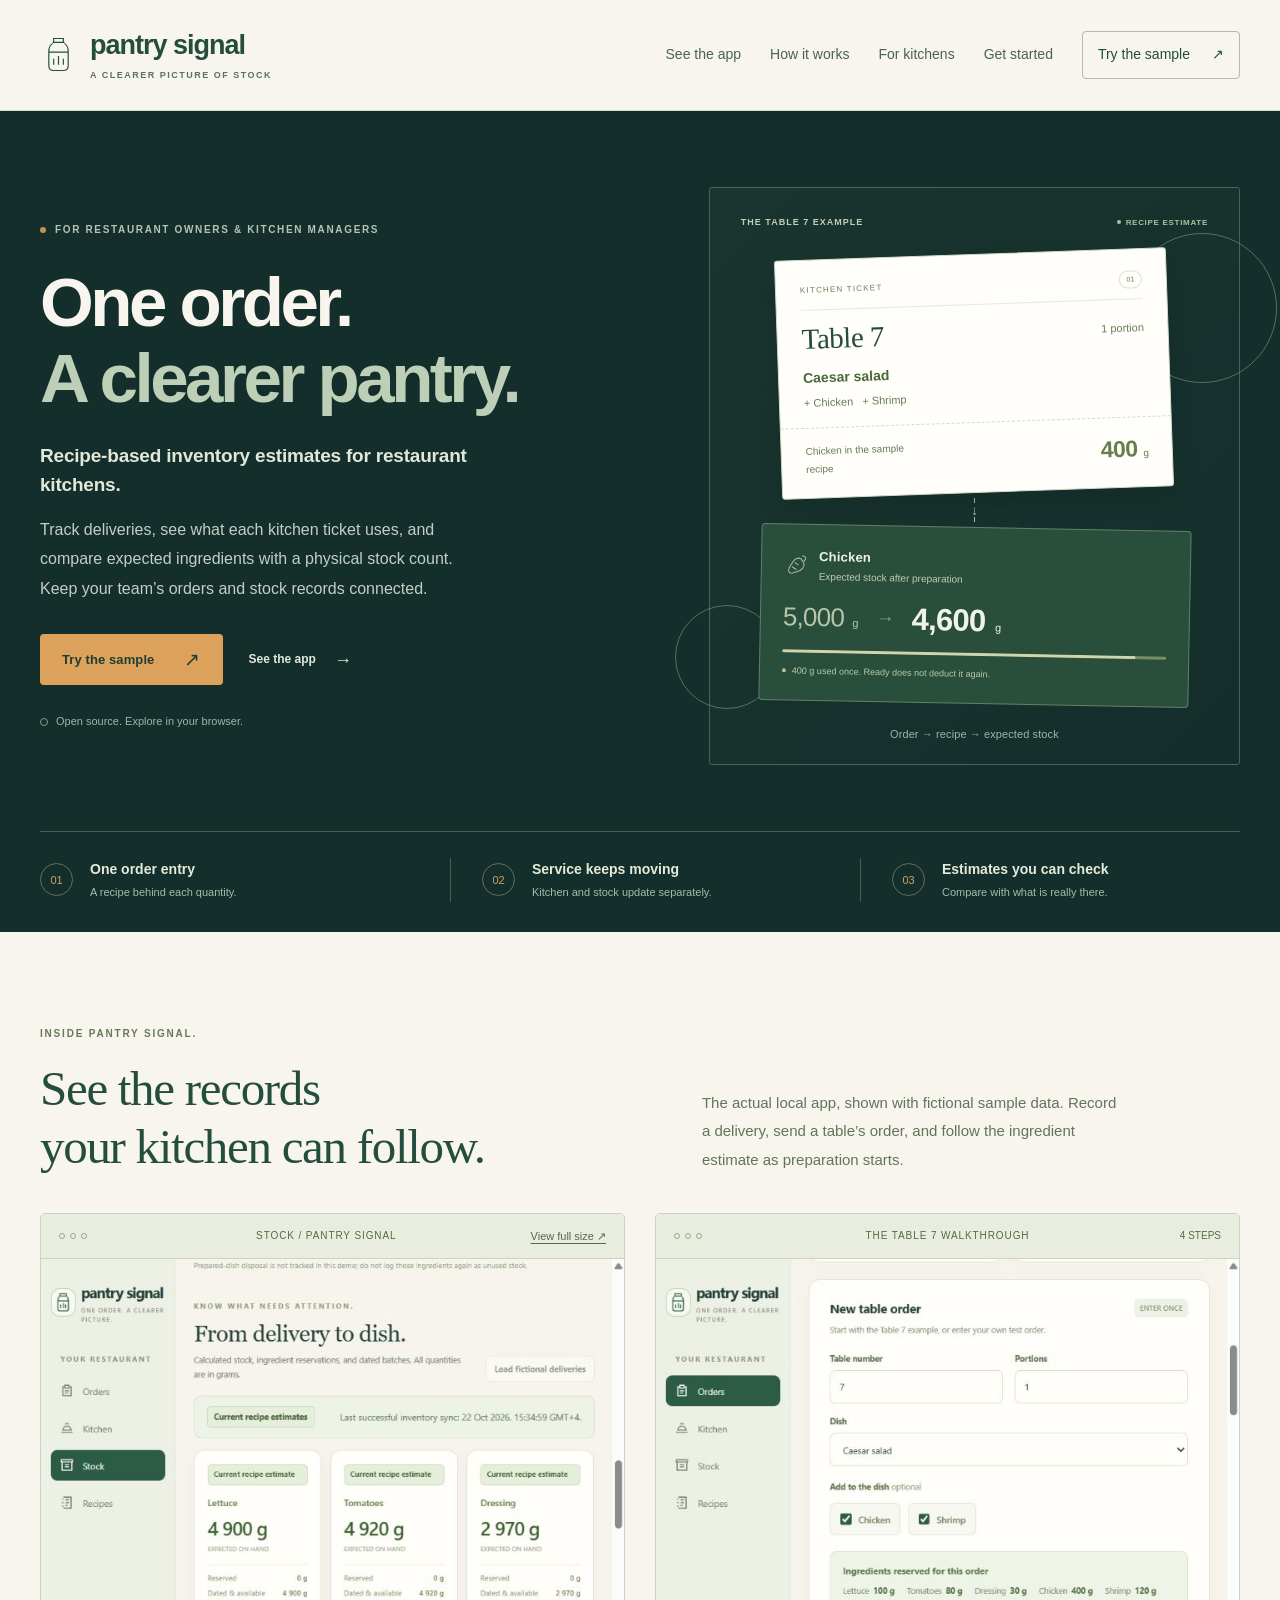
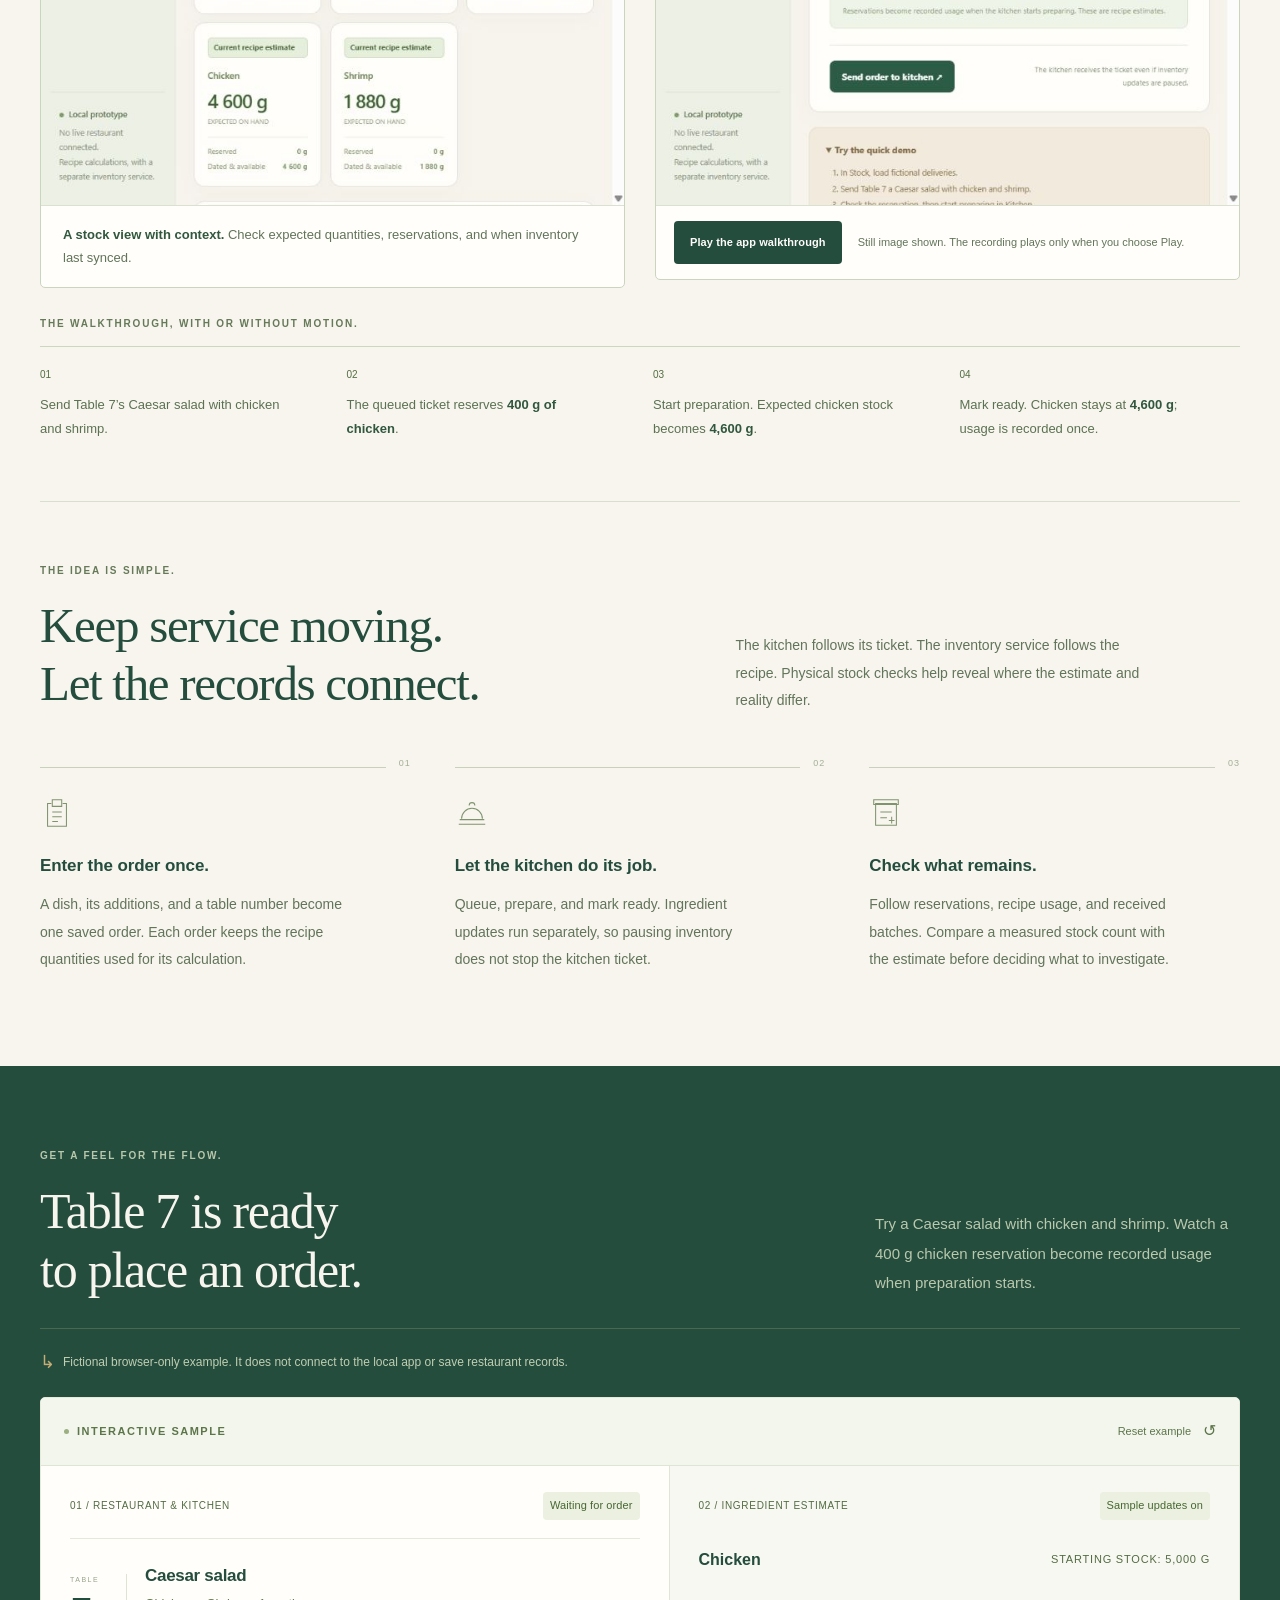
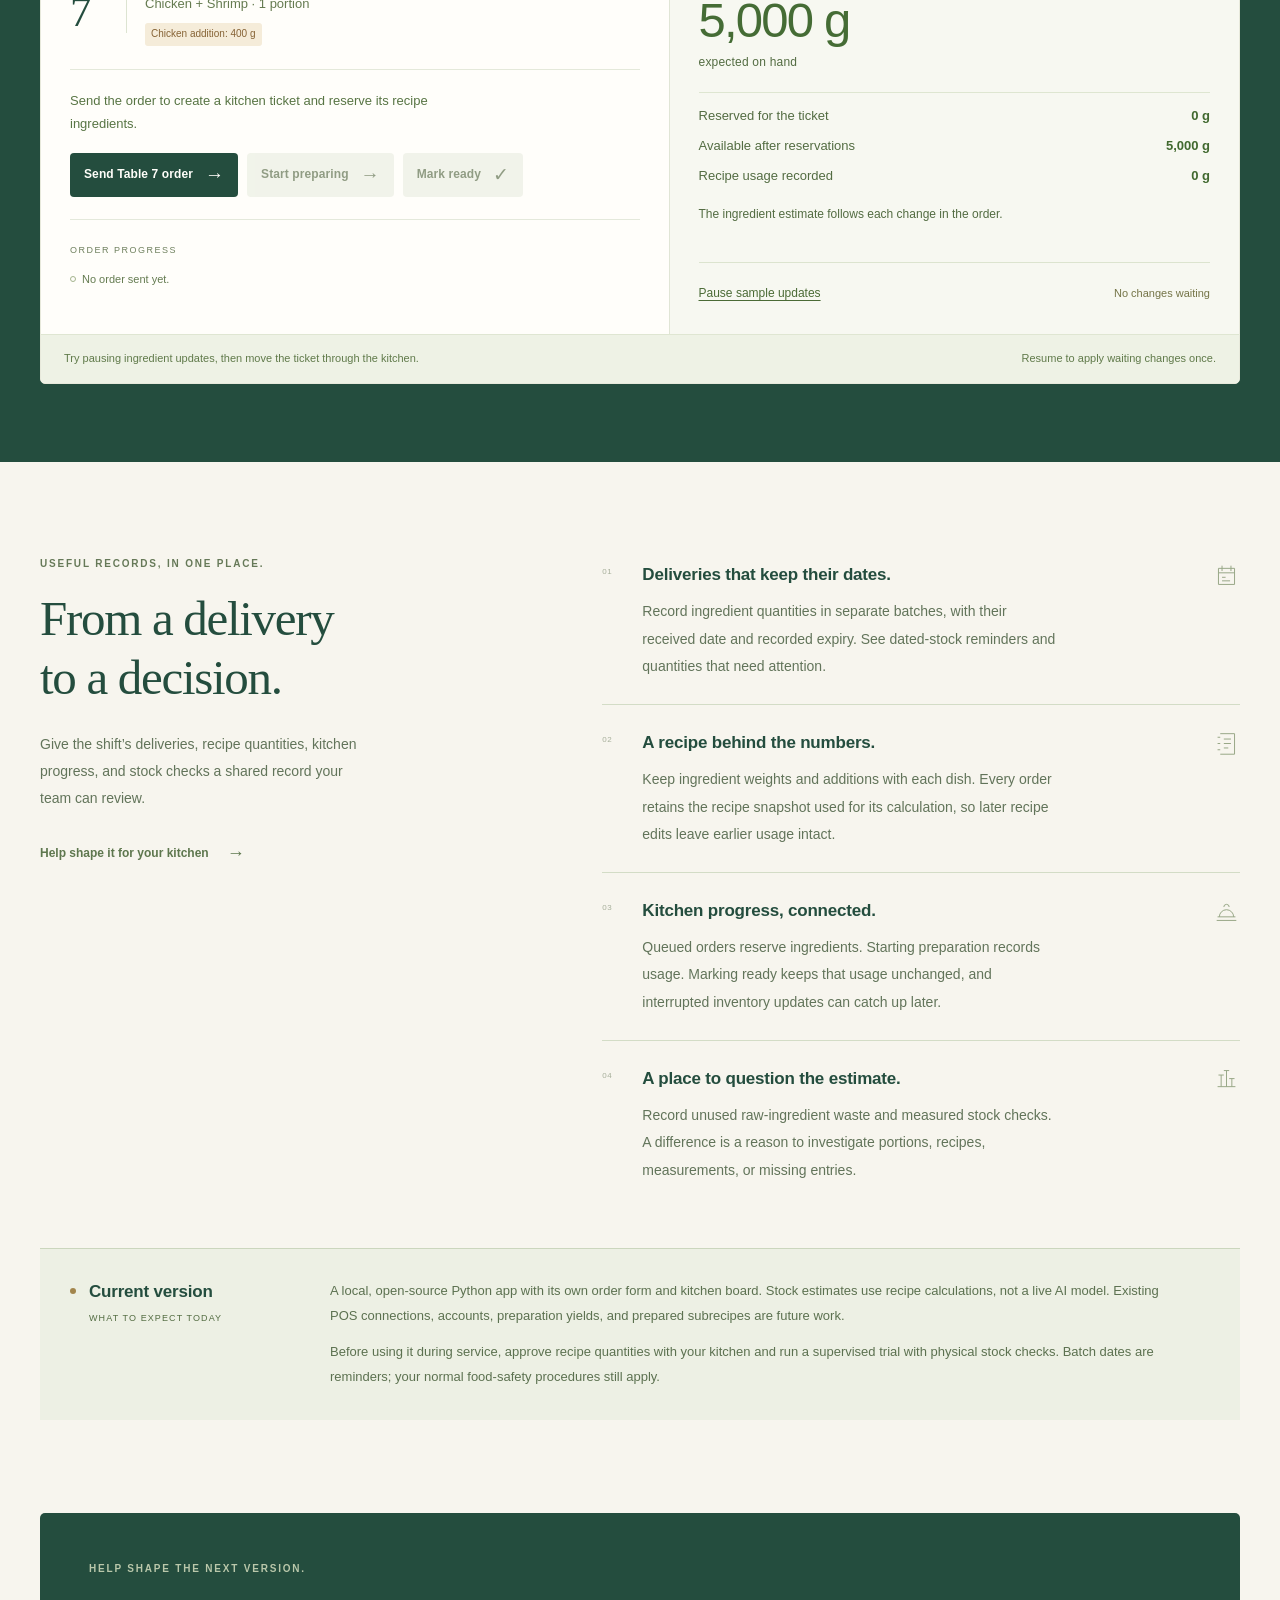
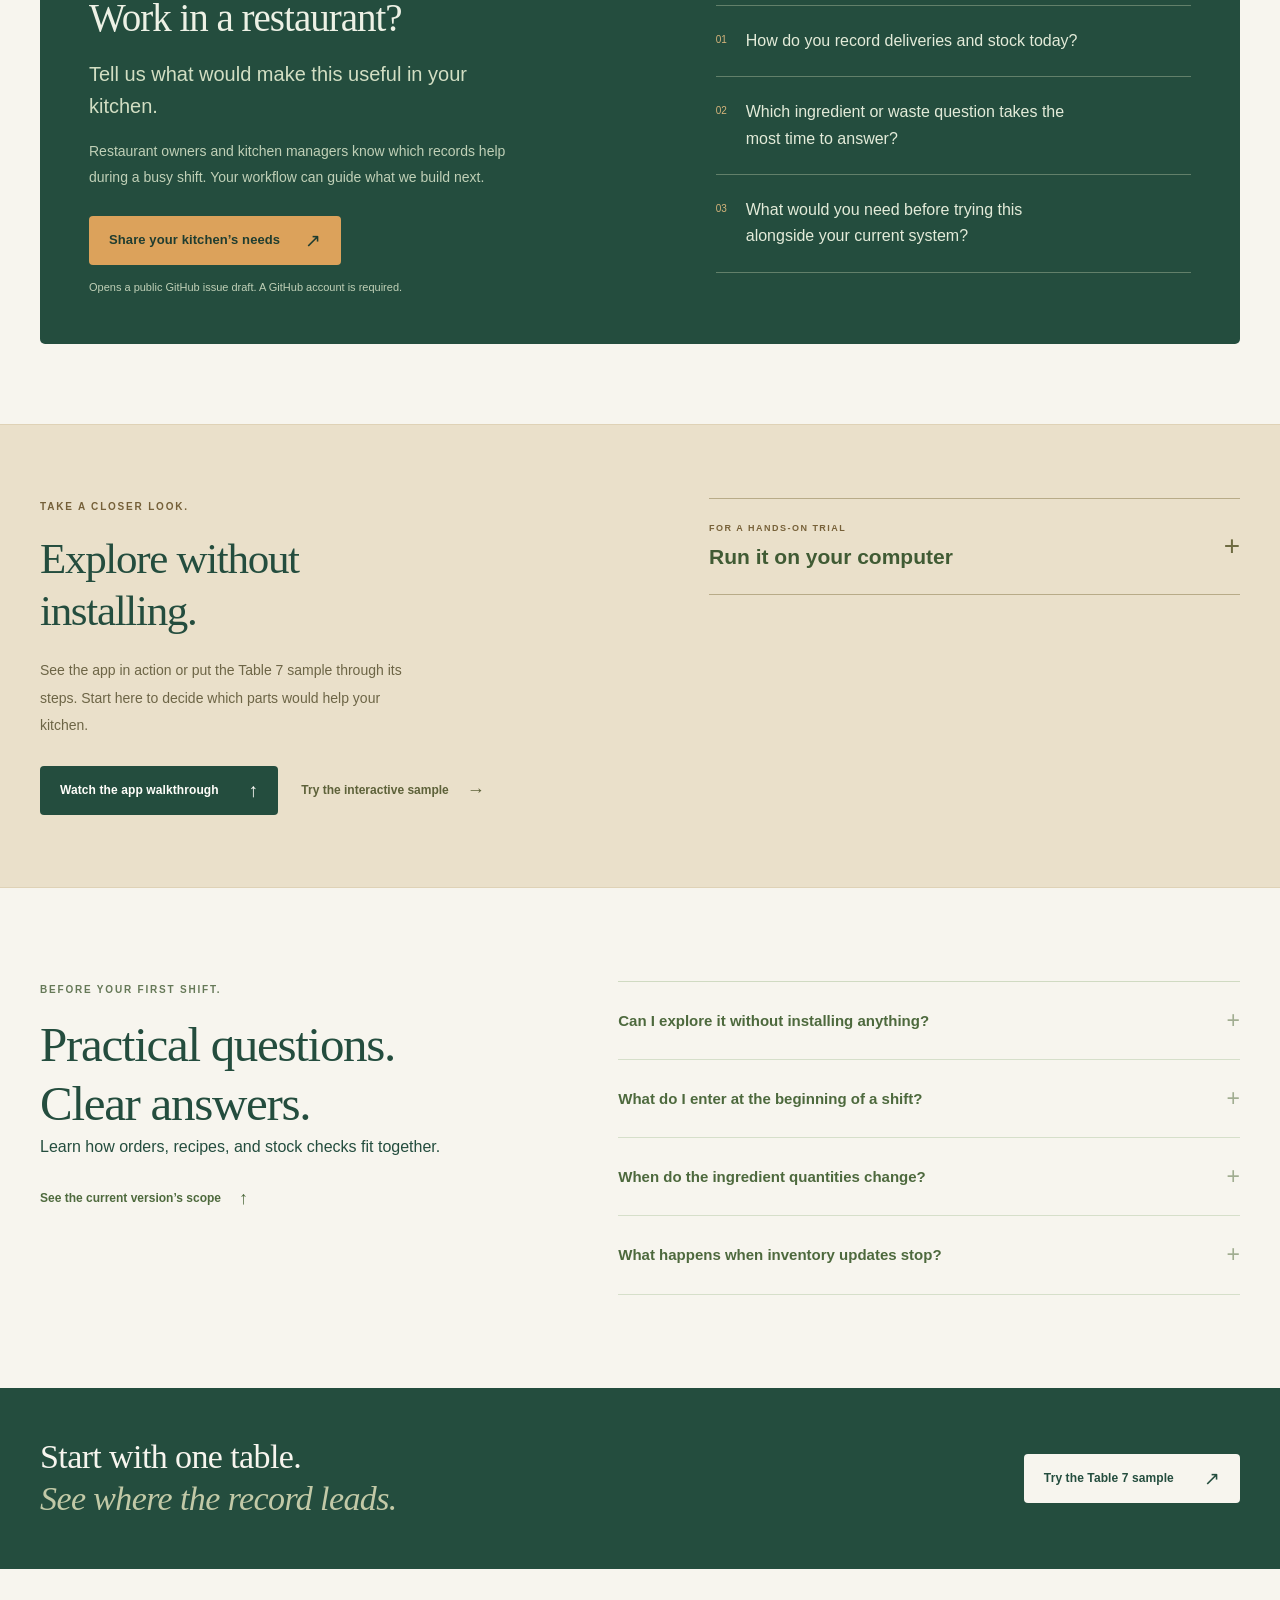
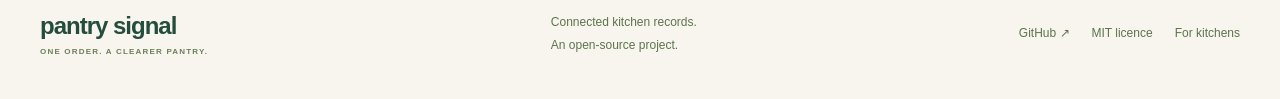
==== commit 25dcf038: "Show the real app and clarify the restaurant audience" ====
--- a/docs/index.html
+++ b/docs/index.html
@@ -4,7 +4,7 @@
   <meta charset="utf-8">
   <meta name="viewport" content="width=device-width, initial-scale=1">
   <meta name="theme-color" content="#244d3e">
-  <meta name="description" content="Meet Pantry Signal, an open-source restaurant inventory prototype. Explore a fictional order-to-kitchen example, recipe-based stock estimates, and the local Python app.">
+  <meta name="description" content="Recipe-based inventory estimates for restaurant kitchens. See the Pantry Signal app, follow an order through the kitchen, and help shape a useful tool for your team.">
   <title>Pantry Signal — One order. A clearer pantry.</title>
   <link rel="stylesheet" href="./site.css">
   <script src="./site.js" defer></script>
@@ -15,26 +15,35 @@
     <div class="shell header-inner">
       <a class="wordmark" href="#home" aria-label="Pantry Signal home"><span class="brand-mark" aria-hidden="true"><svg viewBox="0 0 32 37"><path d="M10 6h12M11 2h10v4H11zM10 7c-3 2-4 5-4 8v15c0 3 2 5 5 5h10c3 0 5-2 5-5V15c0-3-1-6-4-8M6 16h20M11 23v6m5-9v9m5-6v6"/></svg></span><span>pantry signal<span class="wordmark-caption">A CLEARER PICTURE OF STOCK</span></span></a>
       <button class="menu-toggle" id="menu-toggle" type="button" aria-expanded="false" aria-controls="site-navigation"><span>Menu</span><span class="menu-lines" aria-hidden="true"></span></button>
-      <nav class="site-nav" id="site-navigation" aria-label="Main navigation"><a href="#how-it-works">How it works</a><a href="#product">The prototype</a><a href="#get-started">Get started</a><a href="#faq">Questions</a><a class="nav-cta" href="#sample">Try the sample <span aria-hidden="true">↗</span></a></nav>
+      <nav class="site-nav" id="site-navigation" aria-label="Main navigation"><a href="#inside-app">See the app</a><a href="#how-it-works">How it works</a><a href="#for-kitchens">For kitchens</a><a href="#get-started">Get started</a><a class="nav-cta" href="#sample">Try the sample <span aria-hidden="true">↗</span></a></nav>
     </div>
   </header>
 
   <main id="main">
     <div class="hero-wrap">
     <section class="hero shell" id="home" aria-labelledby="hero-heading">
-      <div class="hero-copy"><p class="eyebrow"><span></span> RESTAURANT INVENTORY, THOUGHTFULLY CONNECTED</p><h1 id="hero-heading">One order.<span>A clearer pantry.</span></h1><p class="hero-intro">Orders reach the kitchen. Ingredient estimates follow in the background. Keep the picture connected, from a morning delivery to the last plate of service.</p><div class="hero-actions"><a class="button button-dark" href="#sample">Try the sample <span aria-hidden="true">↗</span></a><a class="text-link" href="#get-started">Get the local prototype <span aria-hidden="true">→</span></a></div><p class="hero-footnote"><span class="small-ring" aria-hidden="true"></span> Open source. An early prototype. Built to be explored.</p></div>
+      <div class="hero-copy"><p class="eyebrow"><span></span> FOR RESTAURANT OWNERS &amp; KITCHEN MANAGERS</p><h1 id="hero-heading">One order.<span>A clearer pantry.</span></h1><p class="hero-definition">Recipe-based inventory estimates for restaurant kitchens.</p><p class="hero-intro">Track deliveries, see what each kitchen ticket uses, and compare expected ingredients with a physical stock count. Keep your team’s orders and stock records connected.</p><div class="hero-actions"><a class="button button-dark" href="#sample">Try the sample <span aria-hidden="true">↗</span></a><a class="text-link" href="#inside-app">See the app <span aria-hidden="true">→</span></a></div><p class="hero-footnote"><span class="small-ring" aria-hidden="true"></span> Open source. Explore in your browser.</p></div>
       <figure class="hero-visual" aria-label="Illustration of a Table 7 order and a recipe-based chicken stock estimate">
         <div class="visual-topline"><span>THE TABLE 7 EXAMPLE</span><span class="visual-status"><i></i> RECIPE ESTIMATE</span></div>
         <div class="illustrated-ticket"><div class="ticket-label"><span>KITCHEN TICKET</span><span>01</span></div><div class="ticket-heading"><strong>Table 7</strong><span>1 portion</span></div><h2>Caesar salad</h2><p>+ Chicken &nbsp; + Shrimp</p><div class="ticket-perforation"></div><div class="ticket-recipe"><span>Chicken in the sample recipe</span><strong>400 <small>g</small></strong></div></div>
         <div class="connection-stem" aria-hidden="true"><span></span><i>↓</i><span></span></div>
         <div class="illustrated-stock"><div class="stock-illustration-head"><span class="ingredient-mark" aria-hidden="true"><svg viewBox="0 0 28 28"><path d="M19 4c2-1 5 1 4 3l-2 3M18 7c-3-2-7 0-9 3l-4 7c-2 4 0 7 4 6l8-3c4-2 6-7 3-10l-2-3zM8 16l5 3m-2-8 4 3"/></svg></span><div><h3>Chicken</h3><p>Expected stock after preparation</p></div></div><div class="stock-equation"><span>5,000 <small>g</small></span><i aria-hidden="true">→</i><strong>4,600 <small>g</small></strong></div><div class="stock-track" aria-hidden="true"><span></span></div><p class="stock-illustration-note"><span></span> 400 g used once. Ready does not deduct it again.</p></div>
-        <figcaption>Illustration · fictional recipe and stock quantities</figcaption>
+        <figcaption>Order → recipe → expected stock</figcaption>
         <span class="visual-corner visual-corner-one" aria-hidden="true"></span><span class="visual-corner visual-corner-two" aria-hidden="true"></span>
       </figure>
     </section>
 
     <div class="hero-benefits shell"><div><span class="benefit-symbol" aria-hidden="true">01</span><p><strong>One order entry</strong><span>A recipe behind each quantity.</span></p></div><div><span class="benefit-symbol" aria-hidden="true">02</span><p><strong>Service keeps moving</strong><span>Kitchen and stock update separately.</span></p></div><div><span class="benefit-symbol" aria-hidden="true">03</span><p><strong>Estimates you can check</strong><span>Compare with what is really there.</span></p></div></div>
     </div>
+
+    <section class="section shell app-section" id="inside-app" aria-labelledby="app-heading">
+      <div class="app-section-heading"><div><p class="eyebrow">INSIDE PANTRY SIGNAL.</p><h2 id="app-heading">See the records<br>your kitchen can follow.</h2></div><p>The actual local app, shown with fictional sample data. Record a delivery, send a table’s order, and follow the ingredient estimate as preparation starts.</p></div>
+      <div class="app-proof-grid">
+        <figure class="app-screenshot"><div class="app-window-bar"><span><i></i><i></i><i></i></span><span>STOCK / PANTRY SIGNAL</span><a href="./assets/app-stock.png" target="_blank" rel="noopener noreferrer">View full size <span aria-hidden="true">↗</span></a></div><a class="screenshot-link" href="./assets/app-stock.png" target="_blank" rel="noopener noreferrer" aria-label="View the full-size Pantry Signal stock screen"><img src="./assets/app-stock.png" alt="The Pantry Signal stock screen showing ingredient estimates, reservations, and the time inventory last synced, with sample data." width="699" height="654" loading="lazy"></a><figcaption><strong>A stock view with context.</strong> Check expected quantities, reservations, and when inventory last synced.</figcaption></figure>
+        <div class="app-walkthrough"><div class="app-window-bar walkthrough-heading"><span><i></i><i></i><i></i></span><h3>THE TABLE 7 WALKTHROUGH</h3><span class="walkthrough-kind">4 STEPS</span></div><div class="walkthrough-frame"><img id="walkthrough-image" src="./assets/app-order.png" data-walkthrough-poster="./assets/app-order.png" data-walkthrough-src="./assets/app-walkthrough.gif" alt="Pantry Signal app walkthrough showing a sample order moving from the order form through the kitchen to ingredient stock." width="699" height="654" loading="lazy"></div><div class="walkthrough-controls"><button class="button button-dark" id="walkthrough-play" type="button" aria-pressed="false" aria-controls="walkthrough-image">Play the app walkthrough <span aria-hidden="true">▶</span></button><p id="walkthrough-status" role="status" aria-live="polite">Still image. Press play to watch; stop to return to the start.</p></div><noscript><p class="walkthrough-noscript">The recording needs JavaScript to play. <a href="./assets/app-order.png" target="_blank" rel="noopener noreferrer">View the order screen</a> or follow the steps below.</p></noscript></div>
+      </div>
+      <div class="walkthrough-transcript"><p class="eyebrow">THE WALKTHROUGH, WITH OR WITHOUT MOTION.</p><ol class="walkthrough-steps"><li><span>01</span><p>Send Table 7’s Caesar salad with chicken and shrimp.</p></li><li><span>02</span><p>The queued ticket reserves <strong>400 g of chicken</strong>.</p></li><li><span>03</span><p>Start preparation. Expected chicken stock becomes <strong>4,600 g</strong>.</p></li><li><span>04</span><p>Mark ready. Chicken stays at <strong>4,600 g</strong>; usage is recorded once.</p></li></ol></div>
+    </section>
 
     <section class="section shell how-section" id="how-it-works" aria-labelledby="how-heading">
       <div class="section-intro"><p class="eyebrow">THE IDEA IS SIMPLE.</p><h2 id="how-heading">Keep service moving.<br>Let the records connect.</h2><p>The kitchen follows its ticket. The inventory service follows the recipe. Physical stock checks help reveal where the estimate and reality differ.</p></div>
@@ -48,7 +57,7 @@
           <div class="demo-toolbar"><div class="demo-label"><span class="demo-dot"></span> INTERACTIVE SAMPLE</div><button class="demo-reset" id="demo-reset" type="button">Reset example <span aria-hidden="true">↺</span></button></div>
           <div class="demo-workspace">
             <div class="demo-kitchen"><div class="demo-column-heading"><span>01 / RESTAURANT &amp; KITCHEN</span><span class="demo-phase" id="demo-status">Waiting for order</span></div><div class="demo-order"><div class="demo-table"><span>TABLE</span><strong>7</strong></div><div><h3>Caesar salad</h3><p>Chicken + Shrimp · 1 portion</p><span class="demo-recipe-chip">Chicken addition: 400 g</span></div></div><p class="demo-step-note" id="demo-step-note" aria-live="polite">Send the order to create a kitchen ticket and reserve its recipe ingredients.</p><div class="demo-order-actions"><button class="button button-dark" id="demo-place" type="button">Send Table 7 order <span aria-hidden="true">→</span></button><button class="button button-dark" id="demo-prepare" type="button" disabled>Start preparing <span aria-hidden="true">→</span></button><button class="button button-dark" id="demo-ready" type="button" disabled>Mark ready <span aria-hidden="true">✓</span></button><button class="demo-cancel" id="demo-cancel" type="button" disabled>Cancel queued order</button></div><div class="demo-event-log"><span>ORDER PROGRESS</span><ol id="demo-event-list"><li>No order sent yet.</li></ol></div></div>
-            <div class="demo-inventory"><div class="demo-column-heading"><span>02 / INGREDIENT ESTIMATE</span><span class="demo-sync-status" id="demo-sync-status">Sample updates on</span></div><div class="demo-stock-heading"><h3>Chicken</h3><span>FICTIONAL STARTING STOCK: 5,000 G</span></div><div class="demo-stock-main"><strong id="demo-on-hand">5,000 g</strong><span>expected on hand</span></div><div class="demo-stock-breakdown"><div><span>Reserved for the ticket</span><strong id="demo-reserved">0 g</strong></div><div><span>Available after reservations</span><strong id="demo-available">5,000 g</strong></div><div><span>Recipe usage recorded</span><strong id="demo-used">0 g</strong></div></div><p class="demo-sync-note" id="demo-sync-note" role="status">The recipe estimate follows the order. This is a simulation, not live stock.</p><div class="demo-sync-actions"><button class="demo-sync-button" id="demo-sync" type="button" aria-pressed="false">Pause sample updates</button><span id="demo-pending">No changes waiting</span></div></div>
+            <div class="demo-inventory"><div class="demo-column-heading"><span>02 / INGREDIENT ESTIMATE</span><span class="demo-sync-status" id="demo-sync-status">Sample updates on</span></div><div class="demo-stock-heading"><h3>Chicken</h3><span>STARTING STOCK: 5,000 G</span></div><div class="demo-stock-main"><strong id="demo-on-hand">5,000 g</strong><span>expected on hand</span></div><div class="demo-stock-breakdown"><div><span>Reserved for the ticket</span><strong id="demo-reserved">0 g</strong></div><div><span>Available after reservations</span><strong id="demo-available">5,000 g</strong></div><div><span>Recipe usage recorded</span><strong id="demo-used">0 g</strong></div></div><p class="demo-sync-note" id="demo-sync-note" role="status">The ingredient estimate follows each change in the order.</p><div class="demo-sync-actions"><button class="demo-sync-button" id="demo-sync" type="button" aria-pressed="false">Pause sample updates</button><span id="demo-pending">No changes waiting</span></div></div>
           </div>
           <div class="demo-footnote"><span>Try pausing ingredient updates, then move the ticket through the kitchen.</span><span>Resume to apply waiting changes once.</span></div>
         </div>
@@ -57,17 +66,19 @@
     </section>
 
     <section class="section shell product-section" id="product" aria-labelledby="product-heading">
-      <div class="product-intro"><p class="eyebrow">SMALL DETAILS. A BETTER RECORD.</p><h2 id="product-heading">From a delivery<br>to a decision.</h2><p>Pantry Signal brings the useful records into one local prototype, with clear distinctions between an estimate and a measurement.</p><a class="text-link" href="https://github.com/fortikday/pantry-signal" target="_blank" rel="noopener noreferrer">Explore the source <span aria-hidden="true">↗</span></a></div>
-      <div class="feature-list"><article><span class="feature-index">01</span><div><h3>Deliveries that keep their dates.</h3><p>Record ingredient quantities in separate batches, with their received date and recorded expiry. See dated-stock reminders and quantities that need attention.</p></div><svg viewBox="0 0 28 28" aria-hidden="true"><path d="M5 6h18v18H5zM5 11h18M9 3v6m10-6v6M9 16h4m-4 4h9"/></svg></article><article><span class="feature-index">02</span><div><h3>A recipe behind the numbers.</h3><p>Use ingredient quantities and chosen additions. The prototype includes three fictional dishes and five ingredient types; earlier orders retain their saved recipe snapshot.</p></div><svg viewBox="0 0 28 28" aria-hidden="true"><path d="M7 3h16v23H7M7 7H4m3 7H4m3 7H4M11 9h8m-8 5h8m-8 5h5"/></svg></article><article><span class="feature-index">03</span><div><h3>Kitchen progress, connected.</h3><p>Queued orders reserve ingredients. Starting preparation records usage. Marking ready keeps that usage unchanged, and interrupted inventory updates can catch up later.</p></div><svg viewBox="0 0 28 28" aria-hidden="true"><path d="M4 20h20M6 20a8 8 0 0 1 16 0M11 9a3 3 0 0 1 6 0M3 24h22"/></svg></article><article><span class="feature-index">04</span><div><h3>A place to question the estimate.</h3><p>Record unused raw-ingredient waste and measured stock checks. A difference is a reason to investigate portions, recipes, measurements, or missing entries.</p></div><svg viewBox="0 0 28 28" aria-hidden="true"><path d="M4 22h20M8 22V9m6 13V4m6 18V13M5 9h6m0-5h6m0 9h6"/></svg></article></div>
-      <div class="product-scope"><span class="scope-mark" aria-hidden="true">+</span><p><strong>What comes next is still to be built.</strong> Preparation yields, sauces and other subrecipes, accounts, and connections to existing restaurant terminals are future work. There is no live AI model or measured claim of waste savings.</p></div>
+      <div class="product-intro"><p class="eyebrow">USEFUL RECORDS, IN ONE PLACE.</p><h2 id="product-heading">From a delivery<br>to a decision.</h2><p>Give the shift’s deliveries, recipe quantities, kitchen progress, and stock checks a shared record your team can review.</p><a class="text-link" href="#for-kitchens">Help shape it for your kitchen <span aria-hidden="true">→</span></a></div>
+      <div class="feature-list"><article><span class="feature-index">01</span><div><h3>Deliveries that keep their dates.</h3><p>Record ingredient quantities in separate batches, with their received date and recorded expiry. See dated-stock reminders and quantities that need attention.</p></div><svg viewBox="0 0 28 28" aria-hidden="true"><path d="M5 6h18v18H5zM5 11h18M9 3v6m10-6v6M9 16h4m-4 4h9"/></svg></article><article><span class="feature-index">02</span><div><h3>A recipe behind the numbers.</h3><p>Keep ingredient weights and additions with each dish. Every order retains the recipe snapshot used for its calculation, so later recipe edits leave earlier usage intact.</p></div><svg viewBox="0 0 28 28" aria-hidden="true"><path d="M7 3h16v23H7M7 7H4m3 7H4m3 7H4M11 9h8m-8 5h8m-8 5h5"/></svg></article><article><span class="feature-index">03</span><div><h3>Kitchen progress, connected.</h3><p>Queued orders reserve ingredients. Starting preparation records usage. Marking ready keeps that usage unchanged, and interrupted inventory updates can catch up later.</p></div><svg viewBox="0 0 28 28" aria-hidden="true"><path d="M4 20h20M6 20a8 8 0 0 1 16 0M11 9a3 3 0 0 1 6 0M3 24h22"/></svg></article><article><span class="feature-index">04</span><div><h3>A place to question the estimate.</h3><p>Record unused raw-ingredient waste and measured stock checks. A difference is a reason to investigate portions, recipes, measurements, or missing entries.</p></div><svg viewBox="0 0 28 28" aria-hidden="true"><path d="M4 22h20M8 22V9m6 13V4m6 18V13M5 9h6m0-5h6m0 9h6"/></svg></article></div>
+      <aside class="current-version" id="current-version" aria-labelledby="current-version-heading"><div><span class="version-dot" aria-hidden="true"></span><h3 id="current-version-heading">Current version</h3><span>WHAT TO EXPECT TODAY</span></div><div><p>A local, open-source Python app with its own order form and kitchen board. Stock estimates use recipe calculations, not a live AI model. Existing POS connections, accounts, preparation yields, and prepared subrecipes are future work.</p><p>Before using it during service, approve recipe quantities with your kitchen and run a supervised trial with physical stock checks. Batch dates are reminders; your normal food-safety procedures still apply.</p></div></aside>
     </section>
 
-    <section class="get-started-section" id="get-started" aria-labelledby="get-started-heading"><div class="shell get-started-inner"><div><p class="eyebrow">TAKE A CLOSER LOOK.</p><h2 id="get-started-heading">An open prototype.<br>A practical starting point.</h2><p>Explore it with fictional data on your own computer. The code is available under the MIT licence.</p><div class="start-actions"><a class="button button-dark" href="https://github.com/fortikday/pantry-signal/archive/refs/heads/main.zip">Download source ZIP <span aria-hidden="true">↓</span></a><a class="text-link" href="https://github.com/fortikday/pantry-signal#readme" target="_blank" rel="noopener noreferrer">Read the setup guide <span aria-hidden="true">↗</span></a></div><p class="download-note">Source code · Python 3.11 or newer required · No extra app packages</p></div><ol class="start-steps"><li><span>01</span><div><h3>Download and extract.</h3><p>Keep the source files together in the extracted folder.</p></div></li><li><span>02</span><div><h3>Check Python is installed.</h3><p>The local app requires Python 3.11 or newer.</p></div></li><li><span>03</span><div><h3>Start the local prototype.</h3><p>On Windows, double-click <strong>Start Pantry Signal.cmd</strong>. Other systems can run <code>python app.py</code>; see the guide for details.</p></div></li></ol></div></section>
+    <section class="kitchens-section shell" id="for-kitchens" aria-labelledby="kitchens-heading"><div class="kitchens-invitation"><div class="kitchens-copy"><p class="eyebrow eyebrow-light">HELP SHAPE THE NEXT VERSION.</p><h2 id="kitchens-heading">Work in a restaurant?</h2><p class="kitchens-lead">Tell us what would make this useful in your kitchen.</p><p>Restaurant owners and kitchen managers know which records help during a busy shift. Your workflow can guide what we build next.</p><a class="button button-orange" href="https://github.com/fortikday/pantry-signal/issues/new?title=Kitchen%20feedback%20for%20Pantry%20Signal&amp;body=%23%23%20How%20do%20you%20record%20deliveries%20and%20stock%20today%3F%0A%0A%0A%23%23%20Which%20ingredient%20or%20waste%20question%20takes%20the%20most%20time%20to%20answer%3F%0A%0A%0A%23%23%20What%20would%20you%20need%20before%20trying%20this%20alongside%20your%20current%20system%3F%0A%0A" target="_blank" rel="noopener noreferrer">Share your kitchen’s needs <span aria-hidden="true">↗</span></a><span class="feedback-note">Opens a public GitHub issue draft. A GitHub account is required.</span></div><ol class="kitchen-questions"><li><span>01</span><p>How do you record deliveries and stock today?</p></li><li><span>02</span><p>Which ingredient or waste question takes the most time to answer?</p></li><li><span>03</span><p>What would you need before trying this alongside your current system?</p></li></ol></div></section>
 
-    <section class="section shell faq-section" id="faq" aria-labelledby="faq-heading"><div class="faq-intro"><p class="eyebrow">A FEW GOOD QUESTIONS.</p><h2 id="faq-heading">Clear expectations,<br>from the start.</h2><p>This is an early project. Here is what the example and local prototype can do today.</p></div><div class="faq-list"><details><summary>Is this already an AI system?<span aria-hidden="true">+</span></summary><p>The current prototype calculates expected ingredient usage from saved recipes. It does not run a live AI model. Forecasting and other AI-assisted features would need suitable data and validation before they could be useful.</p></details><details><summary>Does it connect to our existing ordering terminal?<span aria-hidden="true">+</span></summary><p>That connection is future work. Today, the local prototype has its own test order form and kitchen board. A future integration would need an approved way to read orders from the restaurant’s existing system.</p></details><details><summary>Are the stock figures exact?<span aria-hidden="true">+</span></summary><p>They are recipe-based estimates. Real portions, preparation loss, waste, and incomplete records can create differences. Physical stock checks are needed to compare the estimate with what is actually there. Recorded expiry dates are reminders, not a determination of food safety.</p></details><details><summary>What happens if inventory updates stop?<span aria-hidden="true">+</span></summary><p>In the local prototype, orders and kitchen tickets operate separately from the inventory service. Saved order changes can be applied when inventory recovers. Stock is marked as not current while its freshness cannot be confirmed.</p></details><details><summary>Can we use this in a working restaurant now?<span aria-hidden="true">+</span></summary><p>Start with fictional data and a supervised trial. This is a local demonstration, with no accounts, hosted service, or real terminal integration. It still needs restaurant feedback and further work before operational use. No bakery or restaurant waste savings have been established by this project.</p></details><details><summary>Does this website save any restaurant records?<span aria-hidden="true">+</span></summary><p>No. The interactive website example keeps fictional values only in the page while it is open. It makes no inventory API calls and does not store restaurant records. The separate local Python prototype saves its own records on the computer where you run it.</p></details></div></section>
+    <section class="get-started-section" id="get-started" aria-labelledby="get-started-heading"><div class="shell get-started-inner"><div><p class="eyebrow">TAKE A CLOSER LOOK.</p><h2 id="get-started-heading">Explore without<br>installing.</h2><p>See the app in action or put the Table 7 sample through its steps. Start here to decide which parts would help your kitchen.</p><div class="start-actions"><a class="button button-dark" href="#inside-app">Watch the app walkthrough <span aria-hidden="true">↑</span></a><a class="text-link" href="#sample">Try the interactive sample <span aria-hidden="true">→</span></a></div></div><details class="install-guide"><summary><span><span class="install-label">FOR A HANDS-ON TRIAL</span>Run it on your computer</span><span aria-hidden="true">+</span></summary><div class="install-content"><p>The local app needs <strong>Python 3.11 or newer</strong>. It saves its records on your computer. The source is available under the MIT licence.</p><ol class="start-steps"><li><span>01</span><div><h3>Download and extract.</h3><p>Keep the source files together in the extracted folder.</p></div></li><li><span>02</span><div><h3>Start the local app.</h3><p>On Windows, double-click <strong>Start Pantry Signal.cmd</strong>. On other systems, follow the setup guide to run <code>python app.py</code>.</p></div></li><li><span>03</span><div><h3>Work through a sample shift.</h3><p>Enter deliveries and orders, move a ticket through preparation, and review the stock estimate.</p></div></li></ol><div class="install-links"><a href="https://github.com/fortikday/pantry-signal#readme" target="_blank" rel="noopener noreferrer">Read the setup guide <span aria-hidden="true">↗</span></a><a href="https://github.com/fortikday/pantry-signal/archive/refs/heads/main.zip">Download source ZIP <span aria-hidden="true">↓</span></a></div></div></details></div></section>
+
+    <section class="section shell faq-section" id="faq" aria-labelledby="faq-heading"><div class="faq-intro"><p class="eyebrow">BEFORE YOUR FIRST SHIFT.</p><h2 id="faq-heading">Practical questions.<br>Clear answers.</h2><p>Learn how orders, recipes, and stock checks fit together.</p><a class="text-link" href="#current-version">See the current version’s scope <span aria-hidden="true">↑</span></a></div><div class="faq-list"><details><summary>Can I explore it without installing anything?<span aria-hidden="true">+</span></summary><p>Yes. Watch the app walkthrough and try the interactive Table 7 sample on this page. To enter your own trial deliveries and orders, open “Run it on your computer” above and follow the setup guide.</p></details><details><summary>What do I enter at the beginning of a shift?<span aria-hidden="true">+</span></summary><p>Record received ingredients as batches with their quantities and dates, then check the recipe quantities for the dishes you want to track. As you enter orders and record preparation, Pantry Signal updates the expected stock. Physical stock counts give you a separate measurement to compare.</p></details><details><summary>When do the ingredient quantities change?<span aria-hidden="true">+</span></summary><p>A queued order reserves its recipe ingredients. Starting preparation records ingredient usage and releases the reservation. Marking the dish ready does not deduct the ingredients again. Cancelling an order while it is still queued releases its reservation.</p></details><details><summary>What happens when inventory updates stop?<span aria-hidden="true">+</span></summary><p>The order form and kitchen board keep working separately. The stock view shows when its figures are not current, and saved order changes can be applied when inventory recovers. You can try this flow with the sample’s pause and resume controls.</p></details></div></section>
 
     <section class="closing-section"><div class="shell closing-inner"><p>Start with one table.<br><em>See where the record leads.</em></p><a class="button button-cream" href="#sample">Try the Table 7 sample <span aria-hidden="true">↗</span></a></div></section>
   </main>
-  <footer class="site-footer"><div class="shell footer-inner"><a class="wordmark footer-wordmark" href="#home"><span>pantry signal<span class="wordmark-caption">ONE ORDER. A CLEARER PANTRY.</span></span></a><p>An open-source restaurant prototype.<br>Fictional examples. Honest estimates.</p><div><a href="https://github.com/fortikday/pantry-signal" target="_blank" rel="noopener noreferrer">GitHub <span aria-hidden="true">↗</span></a><a href="https://github.com/fortikday/pantry-signal/blob/main/LICENSE" target="_blank" rel="noopener noreferrer">MIT licence</a><a href="https://github.com/fortikday/pantry-signal/issues" target="_blank" rel="noopener noreferrer">Share feedback</a></div></div></footer>
+  <footer class="site-footer"><div class="shell footer-inner"><a class="wordmark footer-wordmark" href="#home"><span>pantry signal<span class="wordmark-caption">ONE ORDER. A CLEARER PANTRY.</span></span></a><p>Connected kitchen records.<br>An open-source project.</p><div><a href="https://github.com/fortikday/pantry-signal" target="_blank" rel="noopener noreferrer">GitHub <span aria-hidden="true">↗</span></a><a href="https://github.com/fortikday/pantry-signal/blob/main/LICENSE" target="_blank" rel="noopener noreferrer">MIT licence</a><a href="#for-kitchens">For kitchens</a></div></div></footer>
 </body>
 </html>
--- a/docs/site.css
+++ b/docs/site.css
@@ -103,3 +103,108 @@
 .demo-phase,.demo-sync-status,.demo-sync-actions>span,.demo-stock-heading>span{font-size:11px}
 .demo-column-heading,.demo-stock-heading>span{color:#536c42}
 .hero-footnote,.hero-visual figcaption{font-size:11px}
+
+/* Owners can see the actual app before choosing a sample or a local trial. */
+.hero-definition{font-size:19px;font-weight:550;color:#e1e8d9;line-height:1.55;max-width:440px;margin-top:25px;letter-spacing:-.2px}
+.hero-intro{margin-top:15px}
+.app-section{padding-bottom:60px}
+.app-section-heading{display:grid;grid-template-columns:1.1fr 1fr;gap:70px;align-items:end;margin-bottom:36px}
+.app-section-heading .eyebrow{margin-bottom:17px}
+.app-section-heading>p{max-width:420px;font-size:15px;line-height:1.9;color:#62745a;padding-bottom:3px}
+.app-screenshot{margin:0;border:1px solid #cad5bd;border-radius:5px;overflow:hidden;background:#fffefa;box-shadow:0 15px 40px #244d3e0a}
+.app-window-bar{display:flex;align-items:center;justify-content:space-between;gap:20px;min-height:43px;padding:11px 18px;border-bottom:1px solid #cad5bd;background:#e8eddf;color:#536c42;font-size:10px;letter-spacing:.9px}
+.app-window-bar>span:first-child{display:flex;align-items:center;gap:5px;width:63px}
+.app-window-bar i{width:6px;height:6px;border:1px solid #98aa88;display:block;border-radius:50%}
+.app-window-bar>a{font-size:11px;letter-spacing:0;text-decoration:underline;text-underline-offset:3px}
+.screenshot-link{display:block;max-height:590px;overflow:hidden;background:#f4f0e5}
+.screenshot-link img{display:block;width:100%;height:auto}
+.app-screenshot figcaption{border-top:1px solid #dbe1d1;padding:17px 22px;font-size:13px;line-height:1.8;color:#62745a}
+.app-screenshot figcaption strong{color:#31573e;font-weight:600}
+.app-walkthrough{display:grid;grid-template-columns:.85fr 1.3fr;gap:0 70px;margin-top:54px;align-items:start;grid-template-areas:'heading media' 'heading controls'}
+.walkthrough-heading{grid-area:heading;max-width:385px}
+.walkthrough-number{display:block;font-size:10px;letter-spacing:1.6px;font-weight:650;color:#7d7148;margin-bottom:18px}
+.walkthrough-heading h3{font:400 34px/1.2 var(--serif);letter-spacing:-.8px}
+.walkthrough-heading>p{font-size:14px;color:#62745a;line-height:1.9;margin-top:17px}
+.walkthrough-steps{margin:21px 0 0;padding:0;list-style:none;border-top:1px solid #d0dac2}
+.walkthrough-steps li{display:flex;gap:15px;padding:13px 0;border-bottom:1px solid #d0dac2;align-items:flex-start}
+.walkthrough-steps li>span{font-size:10px;color:#827149;line-height:2.2;flex-shrink:0}
+.walkthrough-steps p{font-size:13px;color:#5c7152;line-height:1.85}
+.walkthrough-steps strong{font-weight:600;color:#31573e}
+.walkthrough-frame{grid-area:media;overflow:hidden;border:1px solid #c8d4ba;border-radius:5px;background:#e8eddf}
+.walkthrough-frame img{display:block;width:100%;height:auto;aspect-ratio:1.44;object-fit:contain;background:#f4f0e5}
+.walkthrough-controls{grid-area:controls;margin-top:17px;display:flex;align-items:center;gap:20px;flex-wrap:wrap}
+.walkthrough-controls .button{font-size:12px;min-height:46px;gap:22px}
+.walkthrough-controls p{font-size:11px;color:#62745a;line-height:1.85;max-width:275px}
+.walkthrough-noscript{font-size:13px;line-height:1.8;color:#62745a;margin-top:15px}
+.walkthrough-noscript a{text-decoration:underline;text-underline-offset:3px}
+.how-section{border-top:1px solid #d9dfce;padding-top:60px}
+.current-version{display:grid;grid-template-columns:220px 1fr;gap:40px;grid-column:1/-1;border-top:1px solid #cbd6bd;background:#edf0e4;margin-top:40px;padding:30px}
+.current-version>div:first-child{position:relative;padding-left:19px}
+.version-dot{position:absolute;width:6px;height:6px;border-radius:50%;background:#a2854c;left:0;top:9px}
+.current-version h3{font-size:17px;line-height:1.5;font-weight:600;letter-spacing:-.2px}
+.current-version>div:first-child>span:last-child{font-size:9px;letter-spacing:1.1px;color:#677b54;display:block;margin-top:7px}
+.current-version p{font-size:13px;color:#5c7150;line-height:1.9;max-width:850px}
+.current-version p+p{margin-top:12px}
+.kitchens-section{padding-bottom:80px}
+.kitchens-invitation{background:#244d3e;border-radius:5px;padding:47px 49px;display:grid;grid-template-columns:1.15fr 1fr;gap:80px;color:#edf1e5}
+.kitchens-copy h2{font:400 39px/1.2 var(--serif);letter-spacing:-1px;margin-top:17px}
+.kitchens-copy .kitchens-lead{font-size:20px;color:#d2dec3;line-height:1.6;margin-top:16px;max-width:405px}
+.kitchens-copy>p:not(.eyebrow):not(.kitchens-lead){font-size:14px;line-height:1.9;color:#c0d0b7;margin-top:16px;max-width:445px}
+.button-orange{background:#dca25b;color:#203d30}
+.button-orange:hover{background:#e8b474}
+.kitchens-copy .button{margin-top:25px;font-size:13px;min-height:49px;gap:25px}
+.feedback-note{display:block;font-size:11px;color:#c0d0b7;line-height:1.85;margin-top:12px;max-width:360px}
+.kitchen-questions{list-style:none;padding:0;margin:21px 0 0;align-self:center}
+.kitchen-questions li{display:flex;gap:19px;border-top:1px solid #62806a;padding:22px 0}
+.kitchen-questions li:last-child{border-bottom:1px solid #62806a}
+.kitchen-questions span{font-size:10px;color:#d5b47b;line-height:2.3;flex-shrink:0}
+.kitchen-questions p{font-size:16px;color:#e3ebd9;line-height:1.65;max-width:340px}
+.get-started-inner{grid-template-columns:1.1fr 1fr;align-items:start;gap:85px}
+.get-started-inner>div>p:not(.eyebrow){max-width:410px}
+.install-guide{border-block:1px solid #b8ab88;padding-block:21px;align-self:start}
+.install-guide summary{list-style:none;display:flex;justify-content:space-between;gap:25px;align-items:center;font-size:21px;line-height:1.5;font-weight:550;color:#405b34;cursor:pointer}
+.install-guide summary::-webkit-details-marker{display:none}
+.install-guide summary>span:last-child{font-size:28px;font-weight:300;color:#6e6b41;transition:transform .2s}
+.install-guide[open] summary>span:last-child{transform:rotate(45deg)}
+.install-label{display:block;font-size:9px;letter-spacing:1.5px;line-height:1.8;font-weight:600;color:#776139;margin-bottom:5px}
+.install-content{padding-top:20px}
+.install-content>p{font-size:13px;color:#6d6546;line-height:1.9}
+.install-content>p>strong{font-weight:600;color:#526135}
+.install-content .start-steps{margin-top:24px}
+.install-content .start-steps>li:first-child{padding-top:0;border-top:0}
+.install-content .start-steps h3{font-size:14px}
+.install-content .start-steps p{font-size:12px}
+.install-links{display:flex;flex-wrap:wrap;gap:18px;margin-top:25px;padding-top:18px;border-top:1px solid #cdbf9e;font-size:12px;color:#526135}
+.install-links a{text-decoration:underline;text-underline-offset:4px}
+.faq-intro .text-link{font-size:12px;color:#4e6a3d;margin-top:24px}
+@media(max-width:1120px){.hero-definition{font-size:18px}.app-section-heading{gap:50px}.app-walkthrough{gap:0 45px}.walkthrough-heading h3{font-size:31px}.walkthrough-controls{gap:12px}.current-version{grid-template-columns:190px 1fr;gap:30px}.kitchens-invitation{padding:40px;gap:50px}.kitchens-copy h2{font-size:36px}.kitchens-copy .kitchens-lead{font-size:18px}.kitchen-questions p{font-size:15px}.get-started-inner{gap:55px}}
+@media(max-width:900px){.hero-definition{font-size:16px;margin-top:23px}.hero-intro{font-size:14px}.app-section-heading{gap:35px}.app-section-heading>p{font-size:14px}.app-walkthrough{grid-template-columns:1fr 1.1fr;gap:0 30px}.walkthrough-heading h3{font-size:29px}.walkthrough-steps p{font-size:12px}.walkthrough-steps li{padding-block:11px;gap:12px}.walkthrough-controls .button{font-size:11px;gap:15px}.walkthrough-controls p{font-size:11px}.current-version{grid-template-columns:160px 1fr;padding:25px;gap:25px}.kitchens-invitation{padding:34px;gap:35px}.kitchens-copy h2{font-size:32px}.kitchens-copy .kitchens-lead{font-size:17px}.kitchens-copy .button{font-size:12px;gap:20px}.kitchen-questions p{font-size:14px}.kitchen-questions li{gap:13px;padding-block:20px}.get-started-inner{gap:40px}.install-guide summary{font-size:18px}}
+@media(max-width:650px){.hero-definition{font-size:18px;margin-top:23px;max-width:340px}.hero-intro{margin-top:14px}.app-section{padding-bottom:42px}.app-section-heading{grid-template-columns:1fr;gap:21px;margin-bottom:28px}.app-section-heading>p{font-size:14px;max-width:360px}.app-window-bar{gap:10px;padding:11px 12px;font-size:8px;letter-spacing:.4px}.app-window-bar>span:first-child{width:auto;gap:4px}.app-window-bar i{width:4px;height:4px}.app-window-bar>a{font-size:10px;white-space:nowrap}.screenshot-link{max-height:310px}.app-screenshot figcaption{font-size:12px;padding:14px 16px;line-height:1.85}.app-screenshot figcaption strong{display:block}.app-walkthrough{grid-template-columns:1fr;grid-template-areas:'heading' 'media' 'controls';gap:0;margin-top:36px}.walkthrough-heading{max-width:none}.walkthrough-number{font-size:9px;margin-bottom:13px}.walkthrough-heading h3{font-size:32px}.walkthrough-heading>p{font-size:14px;margin-top:16px;max-width:355px}.walkthrough-steps{margin-top:20px;margin-bottom:25px}.walkthrough-steps p{font-size:13px}.walkthrough-steps li{gap:15px;padding-block:12px}.walkthrough-controls{gap:12px;margin-top:15px}.walkthrough-controls .button{font-size:12px}.walkthrough-controls p{font-size:11px;max-width:none}.how-section{padding-top:43px}.current-version{grid-template-columns:1fr;gap:20px;padding:24px 20px;margin-top:0}.current-version h3{font-size:18px}.current-version p{font-size:13px}.current-version>div:first-child>span:last-child{font-size:9px;margin-top:5px}.kitchens-section{padding-bottom:52px}.kitchens-invitation{grid-template-columns:1fr;padding:29px 24px;gap:29px}.kitchens-copy h2{font-size:34px;margin-top:15px}.kitchens-copy .kitchens-lead{font-size:19px;max-width:295px;margin-top:16px}.kitchens-copy>p:not(.eyebrow):not(.kitchens-lead){font-size:14px;max-width:330px}.kitchens-copy .button{font-size:12px;padding:14px 17px;gap:20px;margin-top:23px;min-height:49px}.feedback-note{font-size:11px}.kitchen-questions{margin-top:0}.kitchen-questions li{padding-block:17px;gap:17px}.kitchen-questions p{font-size:14px;max-width:310px}.get-started-inner{grid-template-columns:1fr;gap:32px}.get-started-section .start-actions{gap:18px}.get-started-section .start-actions .button{font-size:12px;gap:17px}.get-started-section .start-actions .text-link{font-size:12px}.install-guide{padding-block:20px}.install-guide summary{font-size:20px}.install-label{font-size:9px}.install-content>p{font-size:13px}.install-content .start-steps p{font-size:12px}.install-links{font-size:12px;gap:20px}.faq-intro .text-link{font-size:12px;margin-top:21px}}
+@media(max-width:370px){.hero-definition{font-size:17px}.app-window-bar>span:nth-child(2){font-size:7px}.app-window-bar>a{font-size:9px}.kitchens-invitation{padding:27px 20px}.kitchens-copy h2{font-size:31px}.kitchens-copy .button{gap:12px;font-size:11px;padding-inline:14px}}
+
+/* Actual captures retain their natural proportions and fit side by side. */
+.app-proof-grid{display:grid;grid-template-columns:1fr 1fr;gap:30px;align-items:start;max-width:1240px}
+.app-screenshot{box-shadow:none}
+.screenshot-link{max-height:none;overflow:visible}
+.app-walkthrough{display:block;margin-top:0;border:1px solid #cad5bd;border-radius:5px;background:#fffefa;overflow:hidden}
+.app-window-bar{min-height:45px}
+.walkthrough-heading{max-width:none}
+.walkthrough-heading h3{font-family:var(--sans);font-size:10px;font-weight:400;line-height:1.65;letter-spacing:.9px}
+.walkthrough-kind{font-size:10px;letter-spacing:0;text-align:right;width:63px}
+.walkthrough-frame{border:0;border-radius:0}
+.walkthrough-frame img{aspect-ratio:auto;object-fit:initial;height:auto}
+.walkthrough-controls{border-top:1px solid #dbe1d1;padding:15px 18px;margin:0;gap:10px 16px}
+.walkthrough-controls .button{min-height:43px;padding:12px 16px;font-size:11px;gap:17px}
+.walkthrough-controls p{font-size:11px;max-width:none}
+.walkthrough-noscript{padding:0 18px 16px}
+.walkthrough-transcript{margin-top:27px}
+.walkthrough-steps{display:grid;grid-template-columns:repeat(4,1fr);gap:0 26px;margin-top:13px;border-top:1px solid #cbd7bf}
+.walkthrough-steps li{display:block;border-bottom:0;padding:17px 0 0}
+.walkthrough-steps li>span{display:block;margin-bottom:7px}
+.walkthrough-steps p{font-size:13px;line-height:1.85;max-width:240px}
+@media(min-width:1500px){.app-proof-grid{gap:38px}}
+@media(max-width:1120px){.app-proof-grid{gap:24px}.app-window-bar{padding-inline:14px;font-size:9px}.app-window-bar>span:first-child{width:44px}.walkthrough-heading h3{font-size:9px;letter-spacing:.65px}.walkthrough-kind{width:44px;font-size:9px}.walkthrough-controls .button{font-size:11px}.walkthrough-steps{gap:0 20px}}
+@media(max-width:900px){.app-window-bar{gap:10px;font-size:8px;letter-spacing:.5px}.app-window-bar>span:first-child{width:23px;gap:4px}.app-window-bar i{width:4px;height:4px}.app-window-bar>a{font-size:10px}.walkthrough-heading h3{font-size:8px;letter-spacing:.5px}.walkthrough-kind{width:39px;font-size:8px}.walkthrough-controls{padding:15px}.walkthrough-controls .button{font-size:11px;padding:11px 13px;gap:13px}.app-screenshot figcaption{font-size:12px;padding:15px 17px}.walkthrough-steps{grid-template-columns:1fr 1fr;gap:17px 30px}.walkthrough-steps p{max-width:none}}
+@media(max-width:650px){.app-proof-grid{grid-template-columns:1fr;gap:25px}.app-window-bar{font-size:9px;letter-spacing:.5px;padding:12px 13px;min-height:43px}.app-window-bar>span:first-child{width:31px;gap:4px}.app-window-bar>a{font-size:10px}.walkthrough-heading h3{font-size:9px;letter-spacing:.6px}.walkthrough-kind{width:42px;font-size:9px}.walkthrough-controls{padding:16px;gap:12px}.walkthrough-controls .button{font-size:12px;min-height:46px;gap:20px}.walkthrough-controls p{font-size:11px;line-height:1.85}.walkthrough-transcript{margin-top:25px}.walkthrough-transcript .eyebrow{font-size:9px;letter-spacing:1px}.walkthrough-steps{grid-template-columns:1fr;gap:0;margin-top:14px;margin-bottom:0}.walkthrough-steps li{display:flex;border-bottom:1px solid #cbd7bf;padding:13px 0;gap:16px}.walkthrough-steps li>span{margin:0;line-height:2.3}.walkthrough-steps p{font-size:13px;max-width:none}.app-screenshot figcaption{font-size:12px}}
+@media(max-width:370px){.app-window-bar{gap:8px;font-size:8px}.app-window-bar>span:first-child{width:24px}.app-window-bar>a{font-size:9px}.walkthrough-heading h3{font-size:8px}.walkthrough-kind{font-size:8px;width:36px}}
+.current-version>div:first-child>span:last-child,.walkthrough-steps li>span{color:#536c42}
